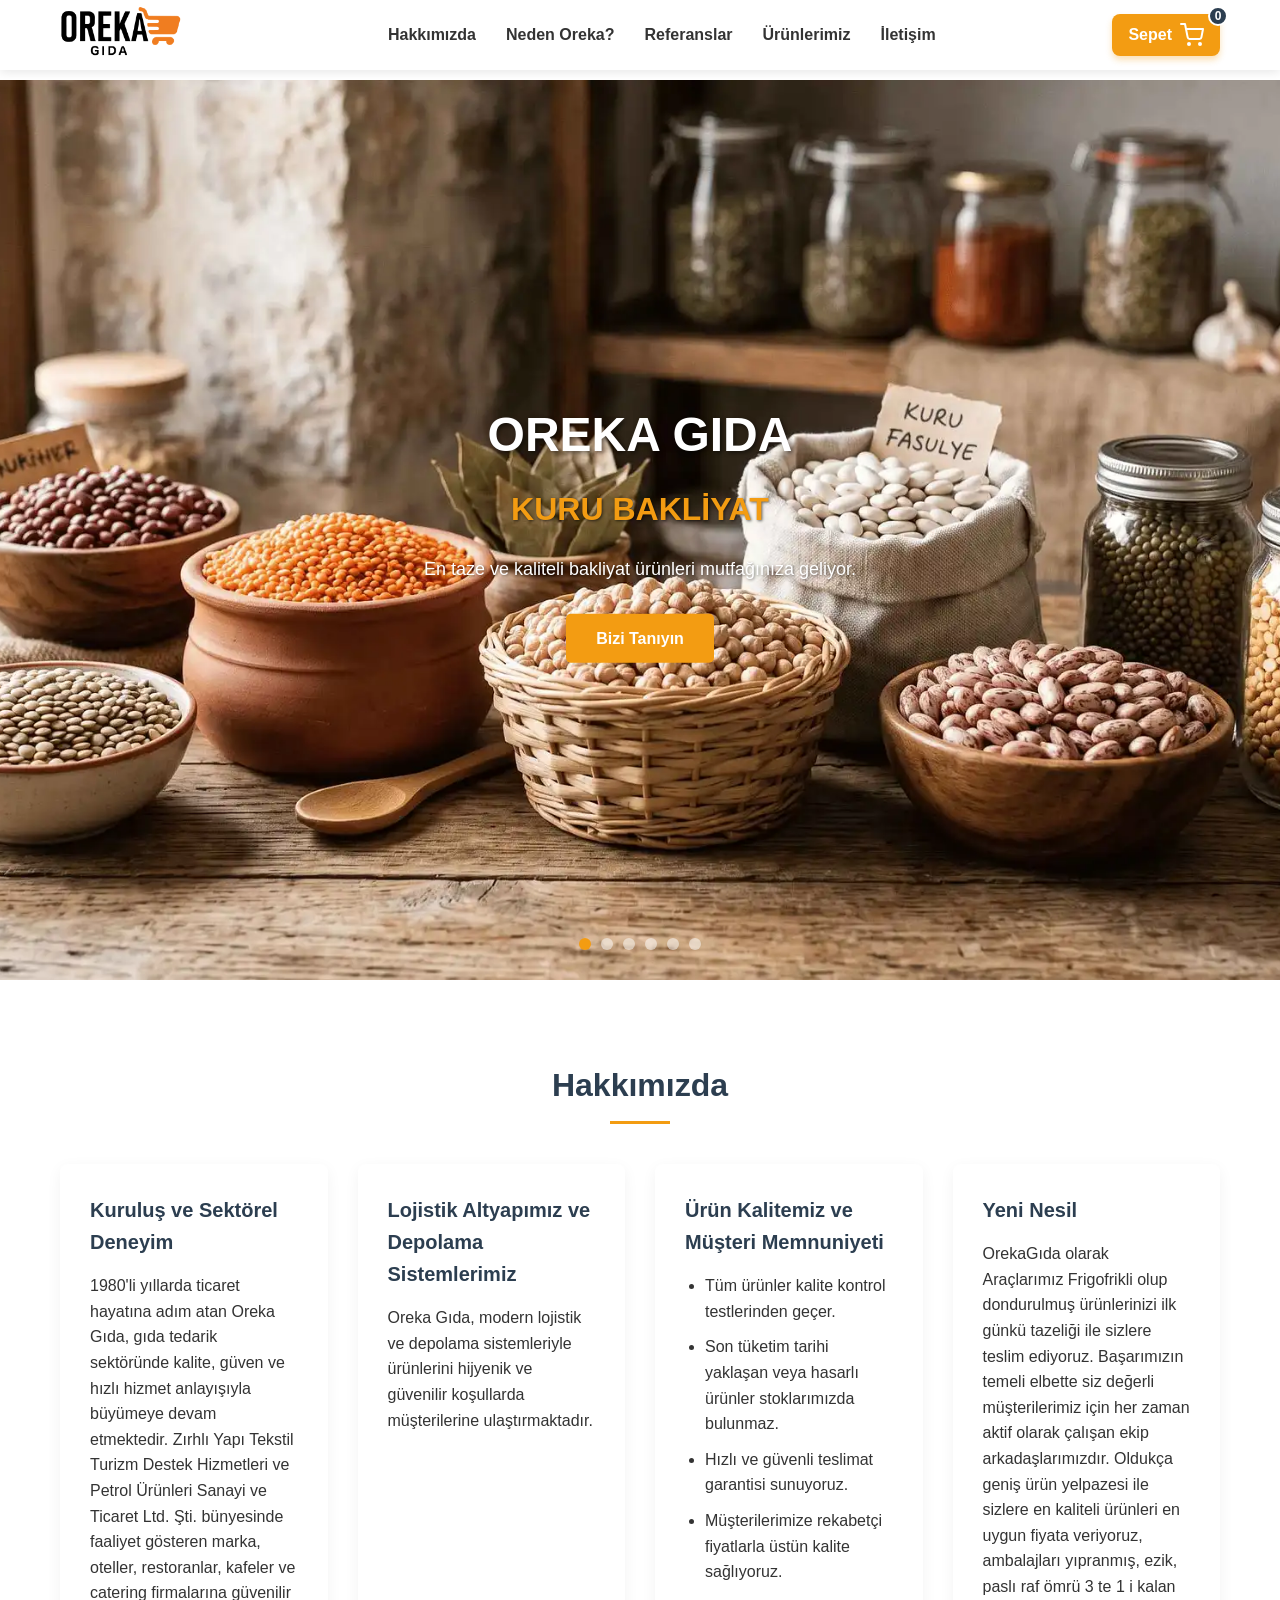
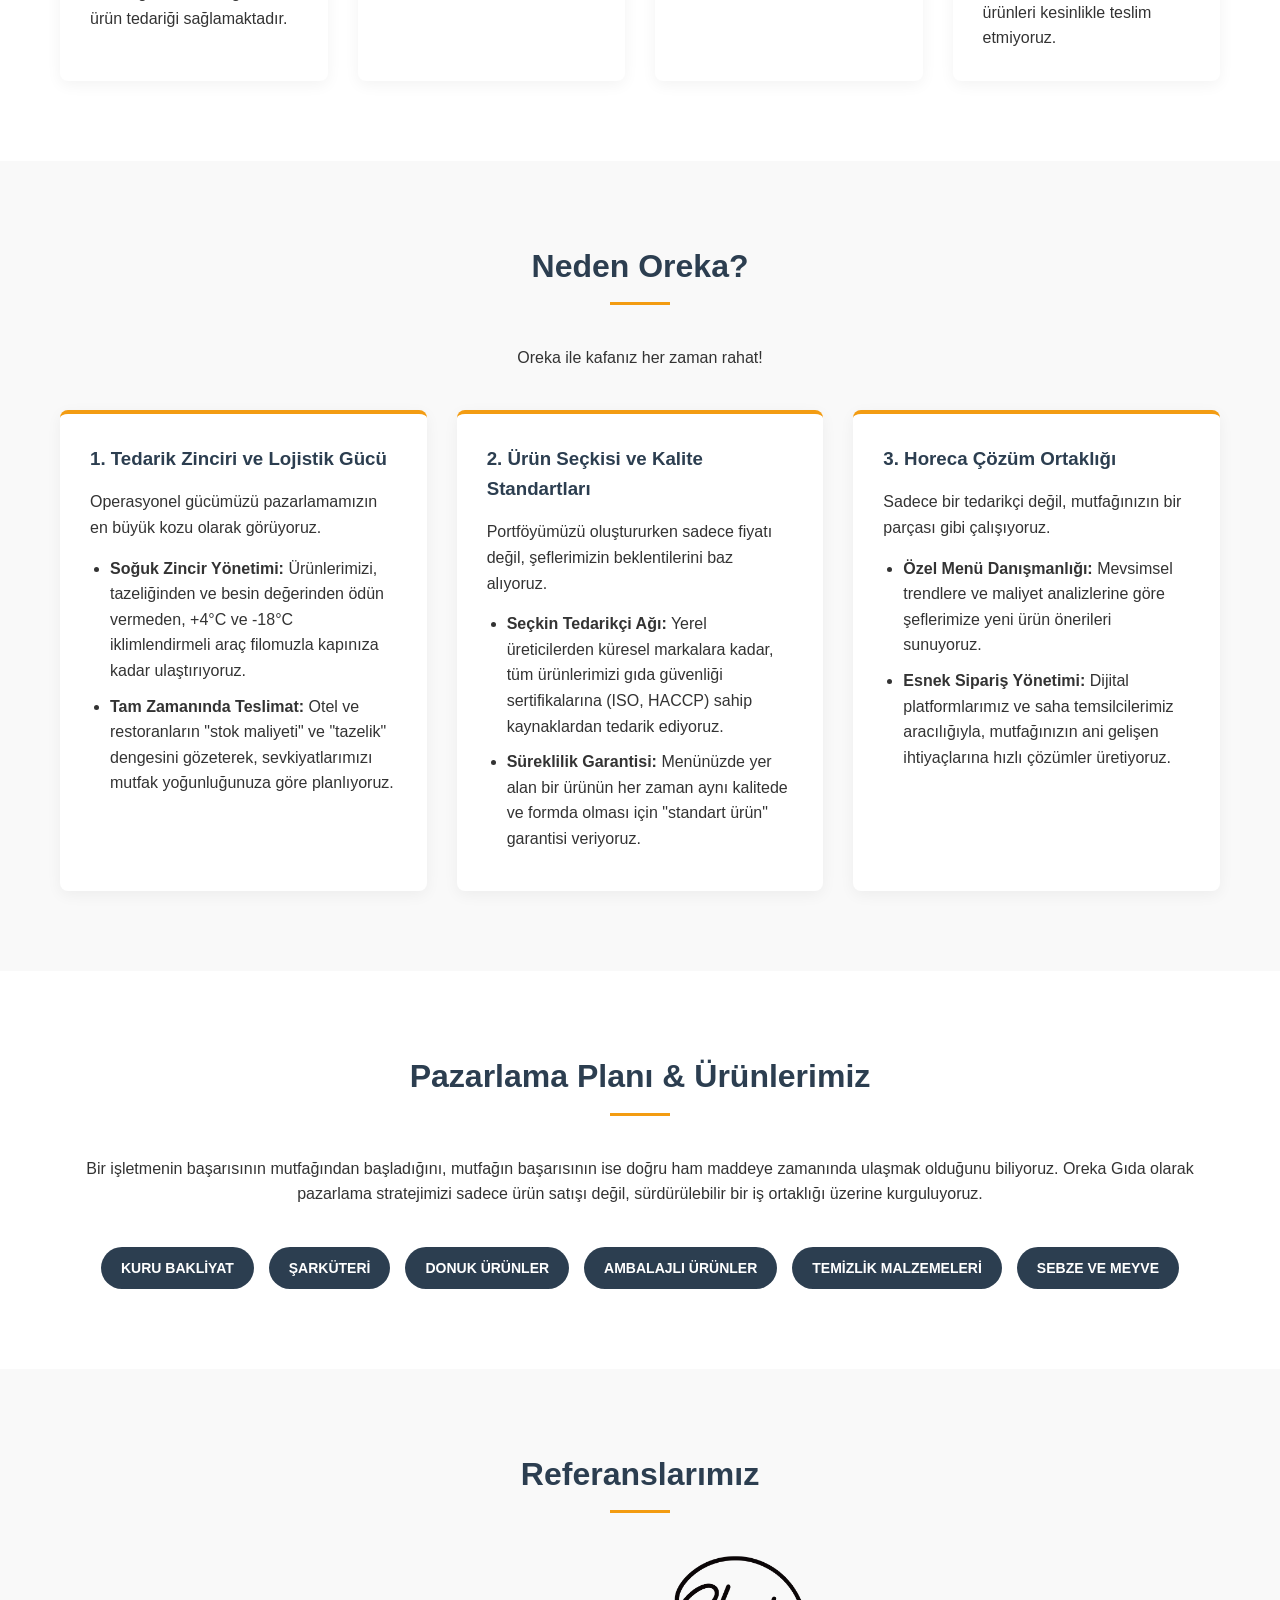
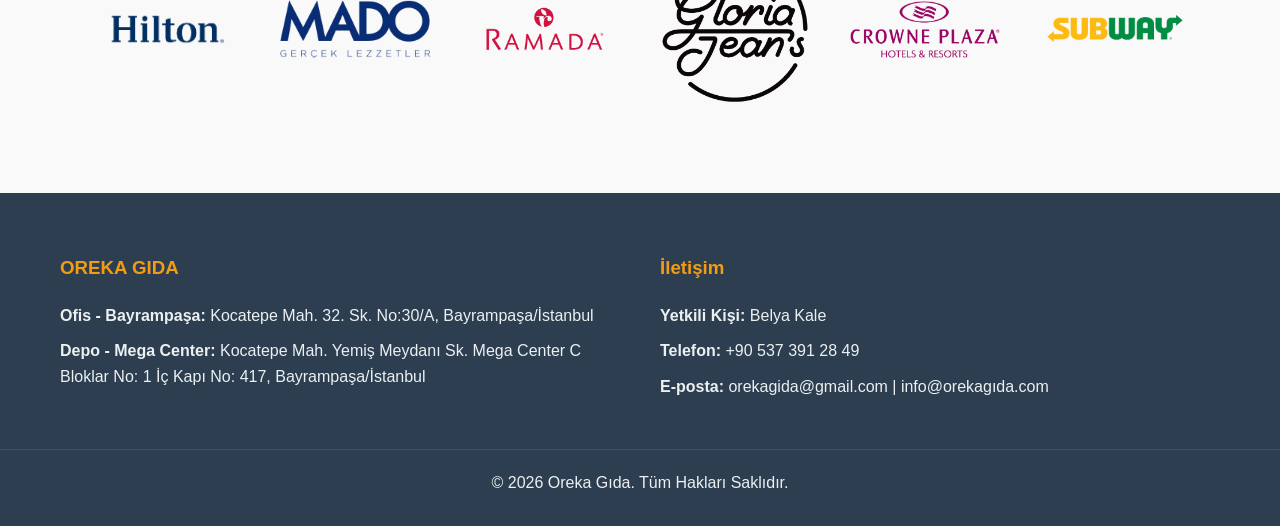
==== index.html @ 007caef9 "Some pics edited and renamed to orijinal." ====
<!DOCTYPE html>
<html lang="tr">
<head>
    <meta charset="UTF-8">
    <meta name="viewport" content="width=device-width, initial-scale=1.0">
    <title>Oreka Gıda</title>
    <!-- Favicon -->
    <link rel="icon" href="orekalogo.png" type="image/png">
    <link rel="stylesheet" href="style.css">
</head>
<body>

    <!-- Navigasyon -->
    <nav class="navbar">
        <div class="container nav-container">
            <a href="#baslangic" class="logo">
                <img src="orekalogo.png" alt="Oreka Gıda Logo" class="logo-img">
            </a>
            
            <ul class="nav-links">
                <li><a href="#hakkimizda">Hakkımızda</a></li>
                <li><a href="#neden-oreka">Neden Oreka?</a></li>
                <li><a href="#referanslar">Referanslar</a></li>
                <li><a href="urunlerimiz.html">Ürünlerimiz</a></li>
                <li><a href="#iletisim">İletişim</a></li>
            </ul>
            
            <!-- Sağ Üst: Sepet ve Menü Butonu -->
            <div class="nav-right">
                <a href="teklifsepeti.html" class="cart-icon" title="Teklif Sepeti">
                    <span class="cart-text">Sepet</span>
                    <svg width="24" height="24" viewBox="0 0 24 24" fill="none" stroke="currentColor" stroke-width="2" stroke-linecap="round" stroke-linejoin="round">
                        <circle cx="9" cy="21" r="1"></circle>
                        <circle cx="20" cy="21" r="1"></circle>
                        <path d="M1 1h4l2.68 13.39a2 2 0 0 0 2 1.61h9.72a2 2 0 0 0 2-1.61L23 6H6"></path>
                    </svg>
                    <span class="cart-badge" id="navCartBadge">0</span>
                </a>

                <div class="hamburger">
                    <div class="bar"></div>
                    <div class="bar"></div>
                    <div class="bar"></div>
                </div>
            </div>
        </div>
    </nav>

    <!-- Modern ve Etkileşimli Carousel Alanı -->
    <header class="hero" id="baslangic">
        <div class="hero-slides">
            
            <!-- Arkaplan karartmaları (linear-gradient gri tonları) kaldırıldı -->
            <div class="slide active">
                <div class="slide-bg" style="background-image: url('carousel/bakliyat.webp');"></div>
                <div class="slide-content">
                    <h1>OREKA GIDA</h1>
                    <h2>KURU BAKLİYAT</h2>
                    <p>En taze ve kaliteli bakliyat ürünleri mutfağınıza geliyor.</p>
                    <a href="#hakkimizda" class="btn">Bizi Tanıyın</a>
                </div>
            </div>

            <div class="slide">
                <div class="slide-bg" style="background-image: url('carousel/sarküteri.webp');"></div>
                <div class="slide-content">
                    <h1>OREKA GIDA</h1>
                    <h2>ŞARKÜTERİ</h2>
                    <p>Özenle seçilmiş, yöresel ve dünya lezzetleri.</p>
                    <a href="#hakkimizda" class="btn">Bizi Tanıyın</a>
                </div>
            </div>

            <div class="slide">
                <div class="slide-bg" style="background-image: url('carousel/donuk.webp');"></div>
                <div class="slide-content">
                    <h1>OREKA GIDA</h1>
                    <h2>DONUK ÜRÜNLER</h2>
                    <p>-18°C frigo araçlarımızla ilk günkü tazeliğinde teslimat.</p>
                    <a href="#hakkimizda" class="btn">Bizi Tanıyın</a>
                </div>
            </div>

            <div class="slide">
                <div class="slide-bg" style="background-image: url('carousel/ambalajli.webp');"></div>
                <div class="slide-content">
                    <h1>OREKA GIDA</h1>
                    <h2>AMBALAJLI ÜRÜNLER</h2>
                    <p>Standart ürün garantisiyle seçkin markalar bir arada.</p>
                    <a href="#hakkimizda" class="btn">Bizi Tanıyın</a>
                </div>
            </div>

            <div class="slide">
                <div class="slide-bg" style="background-image: url('carousel/temizlik.webp');"></div>
                <div class="slide-content">
                    <h1>OREKA GIDA</h1>
                    <h2>TEMİZLİK MALZEMELERİ</h2>
                    <p>İşletmeniz için profesyonel ve güvenilir hijyen çözümleri.</p>
                    <a href="#hakkimizda" class="btn">Bizi Tanıyın</a>
                </div>
            </div>

            <div class="slide">
                <div class="slide-bg" style="background-image: url('carousel/sebze.webp');"></div>
                <div class="slide-content">
                    <h1>OREKA GIDA</h1>
                    <h2>SEBZE VE MEYVE</h2>
                    <p>Tarladan mutfağınıza en doğal haliyle tam zamanında ulaşır.</p>
                    <a href="#hakkimizda" class="btn">Bizi Tanıyın</a>
                </div>
            </div>
        </div>

        <div class="slider-dots">
            <span class="dot active" data-slide="0"></span>
            <span class="dot" data-slide="1"></span>
            <span class="dot" data-slide="2"></span>
            <span class="dot" data-slide="3"></span>
            <span class="dot" data-slide="4"></span>
            <span class="dot" data-slide="5"></span>
        </div>
    </header>

    <!-- Hakkımızda Bölümü -->
    <section id="hakkimizda" class="section-padding">
        <div class="container">
            <h2 class="section-title">Hakkımızda</h2>
            <div class="about-grid">
                <div class="about-card">
                    <h3>Kuruluş ve Sektörel Deneyim</h3>
                    <p>1980'li yıllarda ticaret hayatına adım atan Oreka Gıda, gıda tedarik sektöründe kalite, güven ve hızlı hizmet anlayışıyla büyümeye devam etmektedir. Zırhlı Yapı Tekstil Turizm Destek Hizmetleri ve Petrol Ürünleri Sanayi ve Ticaret Ltd. Şti. bünyesinde faaliyet gösteren marka, oteller, restoranlar, kafeler ve catering firmalarına güvenilir ürün tedariği sağlamaktadır.</p>
                </div>
                <div class="about-card">
                    <h3>Lojistik Altyapımız ve Depolama Sistemlerimiz</h3>
                    <p>Oreka Gıda, modern lojistik ve depolama sistemleriyle ürünlerini hijyenik ve güvenilir koşullarda müşterilerine ulaştırmaktadır.</p>
                </div>
                <div class="about-card">
                    <h3>Ürün Kalitemiz ve Müşteri Memnuniyeti</h3>
                    <ul>
                        <li>Tüm ürünler kalite kontrol testlerinden geçer.</li>
                        <li>Son tüketim tarihi yaklaşan veya hasarlı ürünler stoklarımızda bulunmaz.</li>
                        <li>Hızlı ve güvenli teslimat garantisi sunuyoruz.</li>
                        <li>Müşterilerimize rekabetçi fiyatlarla üstün kalite sağlıyoruz.</li>
                    </ul>
                </div>
                <div class="about-card">
                    <h3>Yeni Nesil</h3>
                    <p>OrekaGıda olarak Araçlarımız Frigofrikli olup dondurulmuş ürünlerinizi ilk günkü tazeliği ile sizlere teslim ediyoruz. Başarımızın temeli elbette siz değerli müşterilerimiz için her zaman aktif olarak çalışan ekip arkadaşlarımızdır. Oldukça geniş ürün yelpazesi ile sizlere en kaliteli ürünleri en uygun fiyata veriyoruz, ambalajları yıpranmış, ezik, paslı raf ömrü 3 te 1 i kalan ürünleri kesinlikle teslim etmiyoruz.</p>
                </div>
            </div>
        </div>
    </section>

    <!-- Neden Oreka Bölümü -->
    <section id="neden-oreka" class="section-padding bg-light">
        <div class="container">
            <h2 class="section-title">Neden Oreka?</h2>
            <p class="text-center subtitle">Oreka ile kafanız her zaman rahat!</p>
            <div class="features-grid">
                <div class="feature-item">
                    <h3>1. Tedarik Zinciri ve Lojistik Gücü</h3>
                    <p>Operasyonel gücümüzü pazarlamamızın en büyük kozu olarak görüyoruz.</p>
                    <ul>
                        <li><strong>Soğuk Zincir Yönetimi:</strong> Ürünlerimizi, tazeliğinden ve besin değerinden ödün vermeden, +4°C ve -18°C iklimlendirmeli araç filomuzla kapınıza kadar ulaştırıyoruz.</li>
                        <li><strong>Tam Zamanında Teslimat:</strong> Otel ve restoranların "stok maliyeti" ve "tazelik" dengesini gözeterek, sevkiyatlarımızı mutfak yoğunluğunuza göre planlıyoruz.</li>
                    </ul>
                </div>
                <div class="feature-item">
                    <h3>2. Ürün Seçkisi ve Kalite Standartları</h3>
                    <p>Portföyümüzü oluştururken sadece fiyatı değil, şeflerimizin beklentilerini baz alıyoruz.</p>
                    <ul>
                        <li><strong>Seçkin Tedarikçi Ağı:</strong> Yerel üreticilerden küresel markalara kadar, tüm ürünlerimizi gıda güvenliği sertifikalarına (ISO, HACCP) sahip kaynaklardan tedarik ediyoruz.</li>
                        <li><strong>Süreklilik Garantisi:</strong> Menünüzde yer alan bir ürünün her zaman aynı kalitede ve formda olması için "standart ürün" garantisi veriyoruz.</li>
                    </ul>
                </div>
                <div class="feature-item">
                    <h3>3. Horeca Çözüm Ortaklığı</h3>
                    <p>Sadece bir tedarikçi değil, mutfağınızın bir parçası gibi çalışıyoruz.</p>
                    <ul>
                        <li><strong>Özel Menü Danışmanlığı:</strong> Mevsimsel trendlere ve maliyet analizlerine göre şeflerimize yeni ürün önerileri sunuyoruz.</li>
                        <li><strong>Esnek Sipariş Yönetimi:</strong> Dijital platformlarımız ve saha temsilcilerimiz aracılığıyla, mutfağınızın ani gelişen ihtiyaçlarına hızlı çözümler üretiyoruz.</li>
                    </ul>
                </div>
            </div>
        </div>
    </section>

    <!-- Pazarlama & Ürünler Bölümü -->
    <section id="pazarlama" class="section-padding">
        <div class="container">
            <h2 class="section-title">Pazarlama Planı & Ürünlerimiz</h2>
            <p class="text-center">Bir işletmenin başarısının mutfağından başladığını, mutfağın başarısının ise doğru ham maddeye zamanında ulaşmak olduğunu biliyoruz. Oreka Gıda olarak pazarlama stratejimizi sadece ürün satışı değil, sürdürülebilir bir iş ortaklığı üzerine kurguluyoruz.</p>
            <div class="products-list">
                <span class="badge">KURU BAKLİYAT</span>
                <span class="badge">ŞARKÜTERİ</span>
                <span class="badge">DONUK ÜRÜNLER</span>
                <span class="badge">AMBALAJLI ÜRÜNLER</span>
                <span class="badge">TEMİZLİK MALZEMELERİ</span>
                <span class="badge">SEBZE VE MEYVE</span>
            </div>
        </div>
    </section>

    <!-- Referanslar Bölümü -->
    <section id="referanslar" class="section-padding bg-light">
        <div class="container">
            <h2 class="section-title">Referanslarımız</h2>
            <div class="references-container">
                <div class="ref-logo-item"><img src="referanslar/hilton.png" alt="Hilton"></div>
                <div class="ref-logo-item"><img src="referanslar/mado.png" alt="Mado"></div>
                <div class="ref-logo-item"><img src="referanslar/ramada.png" alt="Ramada"></div>
                <div class="ref-logo-item"><img src="referanslar/gloriajeans.png" alt="Gloria Jean's"></div>
                <div class="ref-logo-item"><img src="referanslar/crowne.png" alt="Crowne Plaza"></div>
                <div class="ref-logo-item"><img src="referanslar/subway.png" alt="Subway"></div>
            </div>
        </div>
    </section>

    <!-- İletişim / Footer -->
    <footer id="iletisim" class="footer">
        <div class="container footer-content">
            <div class="footer-info">
                <h3>OREKA GIDA</h3>
                <p><strong>Ofis - Bayrampaşa:</strong> Kocatepe Mah. 32. Sk. No:30/A, Bayrampaşa/İstanbul</p>
                <p><strong>Depo - Mega Center:</strong> Kocatepe Mah. Yemiş Meydanı Sk. Mega Center C Bloklar No: 1 İç Kapı No: 417, Bayrampaşa/İstanbul</p>
            </div>
            <div class="footer-contact">
                <h3>İletişim</h3>
                <p><strong>Yetkili Kişi:</strong> Belya Kale</p>
                <p><strong>Telefon:</strong> +90 537 391 28 49</p>
                <p><strong>E-posta:</strong> orekagida@gmail.com | info@orekagıda.com</p>
            </div>
        </div>
        <div class="footer-bottom">
            <p>&copy; 2026 Oreka Gıda. Tüm Hakları Saklıdır.</p>
        </div>
    </footer>

    <script src="script.js"></script>
</body>
</html>
---- style.css ----
/* Temel Ayarlar */
* { 
    margin: 0; 
    padding: 0; 
    box-sizing: border-box; 
    font-family: 'Segoe UI', Tahoma, Geneva, Verdana, sans-serif; 
}

body { 
    line-height: 1.6; 
    color: #333; 
    overflow-x: hidden; 
}

.container { 
    max-width: 1200px; 
    margin: 0 auto; 
    padding: 0 20px; 
}

.section-padding { 
    padding: 80px 0; 
}

.bg-light { 
    background-color: #f9f9f9; 
}

.text-center { 
    text-align: center; 
}

.section-title { 
    text-align: center; 
    font-size: 32px; 
    margin-bottom: 40px; 
    color: #2c3e50; 
    position: relative; 
}

.section-title::after { 
    content: ''; 
    display: block; 
    width: 60px; 
    height: 3px; 
    background-color: #f39c12; 
    margin: 10px auto 0; 
}

/* Navigasyon */
.navbar { 
    position: fixed; 
    height: 70px;
    top: 0; 
    width: 100%; 
    background-color: #ffffff; 
    box-shadow: 0 2px 10px rgba(0,0,0,0.1); 
    z-index: 1000; 
}

.nav-container { 
    display: flex; 
    justify-content: space-between; 
    align-items: center; 
    height: 70px; 
}

.logo-img { 
    height: 50px; 
}

.nav-links { 
    display: flex; 
    list-style: none; 
}

.nav-links li { 
    margin-left: 30px; 
}

.nav-links li a { 
    text-decoration: none; 
    color: #333; 
    font-weight: 600; 
    transition: color 0.3s ease; 
}

.nav-links li a:hover { 
    color: #f39c12; 
}

/* Sepet ve Hamburger Menü Kapsayıcısı */
.nav-right { 
    display: flex; 
    align-items: center; 
    gap: 20px; 
}

.cart-icon {
    position: relative;
    background-color: #f39c12;
    color: #fff;
    display: flex;
    align-items: center;
    gap: 8px;
    text-decoration: none;
    padding: 8px 16px;
    border-radius: 8px;
    box-shadow: 0 4px 6px rgba(243, 156, 18, 0.3);
    transition: all 0.2s ease;
}

.cart-text {
    font-weight: 600;
    font-size: 16px;
}

.cart-icon:hover {
    background-color: #e67e22;
    box-shadow: 0 6px 12px rgba(243, 156, 18, 0.4);
    transform: translateY(-2px);
    color: #fff;
}

.cart-icon:active {
    transform: translateY(2px) scale(0.98);
    box-shadow: 0 2px 3px rgba(243, 156, 18, 0.3);
}

.cart-badge {
    position: absolute;
    top: -8px;
    right: -8px;
    background-color: #2c3e50;
    color: #fff;
    font-size: 12px;
    font-weight: bold;
    width: 20px;
    height: 20px;
    border-radius: 50%;
    display: flex;
    align-items: center;
    justify-content: center;
    border: 2px solid #fff;
}

.hamburger { 
    display: none; 
    cursor: pointer; 
    z-index: 3000;
}

.hamburger .bar { 
    width: 25px; 
    height: 3px; 
    background-color: #333; 
    margin: 5px 0; 
    transition: 0.3s; 
}

/* Carousel (Slider) - Fade Geçiş Efekti Kapatıldı */
.hero { 
    position: relative; 
    height: 100vh; 
    margin-top: 80px; 
    overflow: hidden; 
}

.hero-slides { 
    position: relative; 
    width: 100%; 
    height: 100%; 
}

.slide { 
    position: absolute; 
    top: 0; 
    left: 0; 
    width: 100%; 
    height: 100%; 
    display: none; 
    z-index: 1; 
}

.slide.active { 
    display: block; 
    z-index: 2; 
}

.slide-bg { 
    width: 100%; 
    height: 100%; 
    background-size: cover; 
    background-position: center; 
}

.slide-content { 
    position: absolute; 
    top: 50%; 
    left: 50%; 
    transform: translate(-50%, -50%); 
    text-align: center; 
    color: #fff; 
    width: 80%; 
}

.slide-content h1 { 
    font-size: 48px; 
    margin-bottom: 10px; 
    text-shadow: 2px 2px 4px rgba(0,0,0,0.5); 
}

.slide-content h2 { 
    font-size: 32px; 
    margin-bottom: 20px; 
    color: #f39c12; 
    text-shadow: 1px 1px 3px rgba(0,0,0,0.6); 
}

.slide-content p { 
    font-size: 18px; 
    margin-bottom: 30px; 
    text-shadow: 1px 1px 3px rgba(0,0,0,0.5); 
}

.btn { 
    display: inline-block; 
    padding: 12px 30px; 
    background-color: #f39c12; 
    color: #fff; 
    text-decoration: none; 
    border-radius: 5px; 
    font-weight: bold; 
    transition: background-color 0.3s; 
}

.btn:hover { 
    background-color: #e67e22; 
}

.slider-dots { 
    position: absolute; 
    bottom: 30px; 
    left: 50%; 
    transform: translateX(-50%); 
    z-index: 10; 
    display: flex; 
    gap: 10px; 
}

.dot { 
    width: 12px; 
    height: 12px; 
    background-color: rgba(255, 255, 255, 0.5); 
    border-radius: 50%; 
    cursor: pointer; 
    transition: background-color 0.3s; 
}

.dot.active { 
    background-color: #f39c12; 
}

/* Hakkımızda */
.about-grid { 
    display: grid; 
    grid-template-columns: repeat(auto-fit, minmax(250px, 1fr)); 
    gap: 30px; 
}

.about-card { 
    background: #fff; 
    padding: 30px; 
    border-radius: 8px; 
    box-shadow: 0 4px 15px rgba(0,0,0,0.05); 
}

.about-card h3 { 
    color: #2c3e50; 
    margin-bottom: 15px; 
    font-size: 20px; 
}

.about-card ul { 
    padding-left: 20px; 
}

.about-card ul li { 
    margin-bottom: 10px; 
}

/* Neden Oreka */
.features-grid { 
    display: grid; 
    grid-template-columns: repeat(auto-fit, minmax(300px, 1fr)); 
    gap: 30px; 
    margin-top: 40px; 
}

.feature-item { 
    background: #fff; 
    padding: 30px; 
    border-radius: 8px; 
    box-shadow: 0 4px 15px rgba(0,0,0,0.05); 
    border-top: 4px solid #f39c12; 
}

.feature-item h3 { 
    margin-bottom: 15px; 
    color: #2c3e50; 
}

.feature-item p { 
    margin-bottom: 15px; 
}

.feature-item ul { 
    padding-left: 20px; 
}

.feature-item ul li { 
    margin-bottom: 10px; 
}

/* Ürün Rozetleri */
.products-list { 
    display: flex; 
    flex-wrap: wrap; 
    justify-content: center; 
    gap: 15px; 
    margin-top: 40px; 
}

.badge { 
    background-color: #2c3e50; 
    color: #fff; 
    padding: 10px 20px; 
    border-radius: 30px; 
    font-weight: 600; 
    font-size: 14px; 
}

/* Referanslar - Mouse Efekti Kaldırıldı, Daima Renkli */
.references-container { 
    display: flex; 
    flex-wrap: wrap; 
    justify-content: center; 
    align-items: center; 
    gap: 40px; 
    margin-top: 40px; 
}

.ref-logo-item img { 
    max-width: 150px; 
    height: auto; 
    filter: none; 
    transition: transform 0.3s ease; 
}

.ref-logo-item img:hover { 
    filter: none; 
    transform: scale(1.05);
}

/* Footer */
.footer { 
    background-color: #2c3e50; 
    color: #ecf0f1; 
    padding: 60px 0 20px; 
}

.footer-content { 
    display: grid; 
    grid-template-columns: repeat(auto-fit, minmax(300px, 1fr)); 
    gap: 40px; 
    margin-bottom: 40px; 
}

.footer h3 { 
    color: #f39c12; 
    margin-bottom: 20px; 
}

.footer p { 
    margin-bottom: 10px; 
}

.footer-bottom { 
    text-align: center; 
    padding-top: 20px; 
    border-top: 1px solid rgba(255,255,255,0.1); 
}

/* Mobil Uyumluluk ve Tam Ekran Menü */
@media (max-width: 768px) {
    .nav-links { 
        position: fixed; 
        top: 0; 
        left: -100%; 
        width: 100vw; 
        height: 100vh; 
        background-color: #ffffff; 
        flex-direction: column; 
        justify-content: center; 
        align-items: center; 
        gap: 30px; 
        transition: left 0.35s ease-in-out; 
        z-index: 2500; 
        margin: 0; 
        padding: 0; 
        box-shadow: none; 
    }

    .nav-links.active { 
        left: 0; 
    }

    .nav-links li { 
        margin: 0; 
    }

    .nav-links li a { 
        font-size: 1.25rem; 
        font-weight: 600; 
        color: #2c3e50; 
    }

    .hamburger { 
        display: block; 
    }

    .slide-content h1 { 
        font-size: 32px; 
    }

    .slide-content h2 { 
        font-size: 24px; 
    }
}
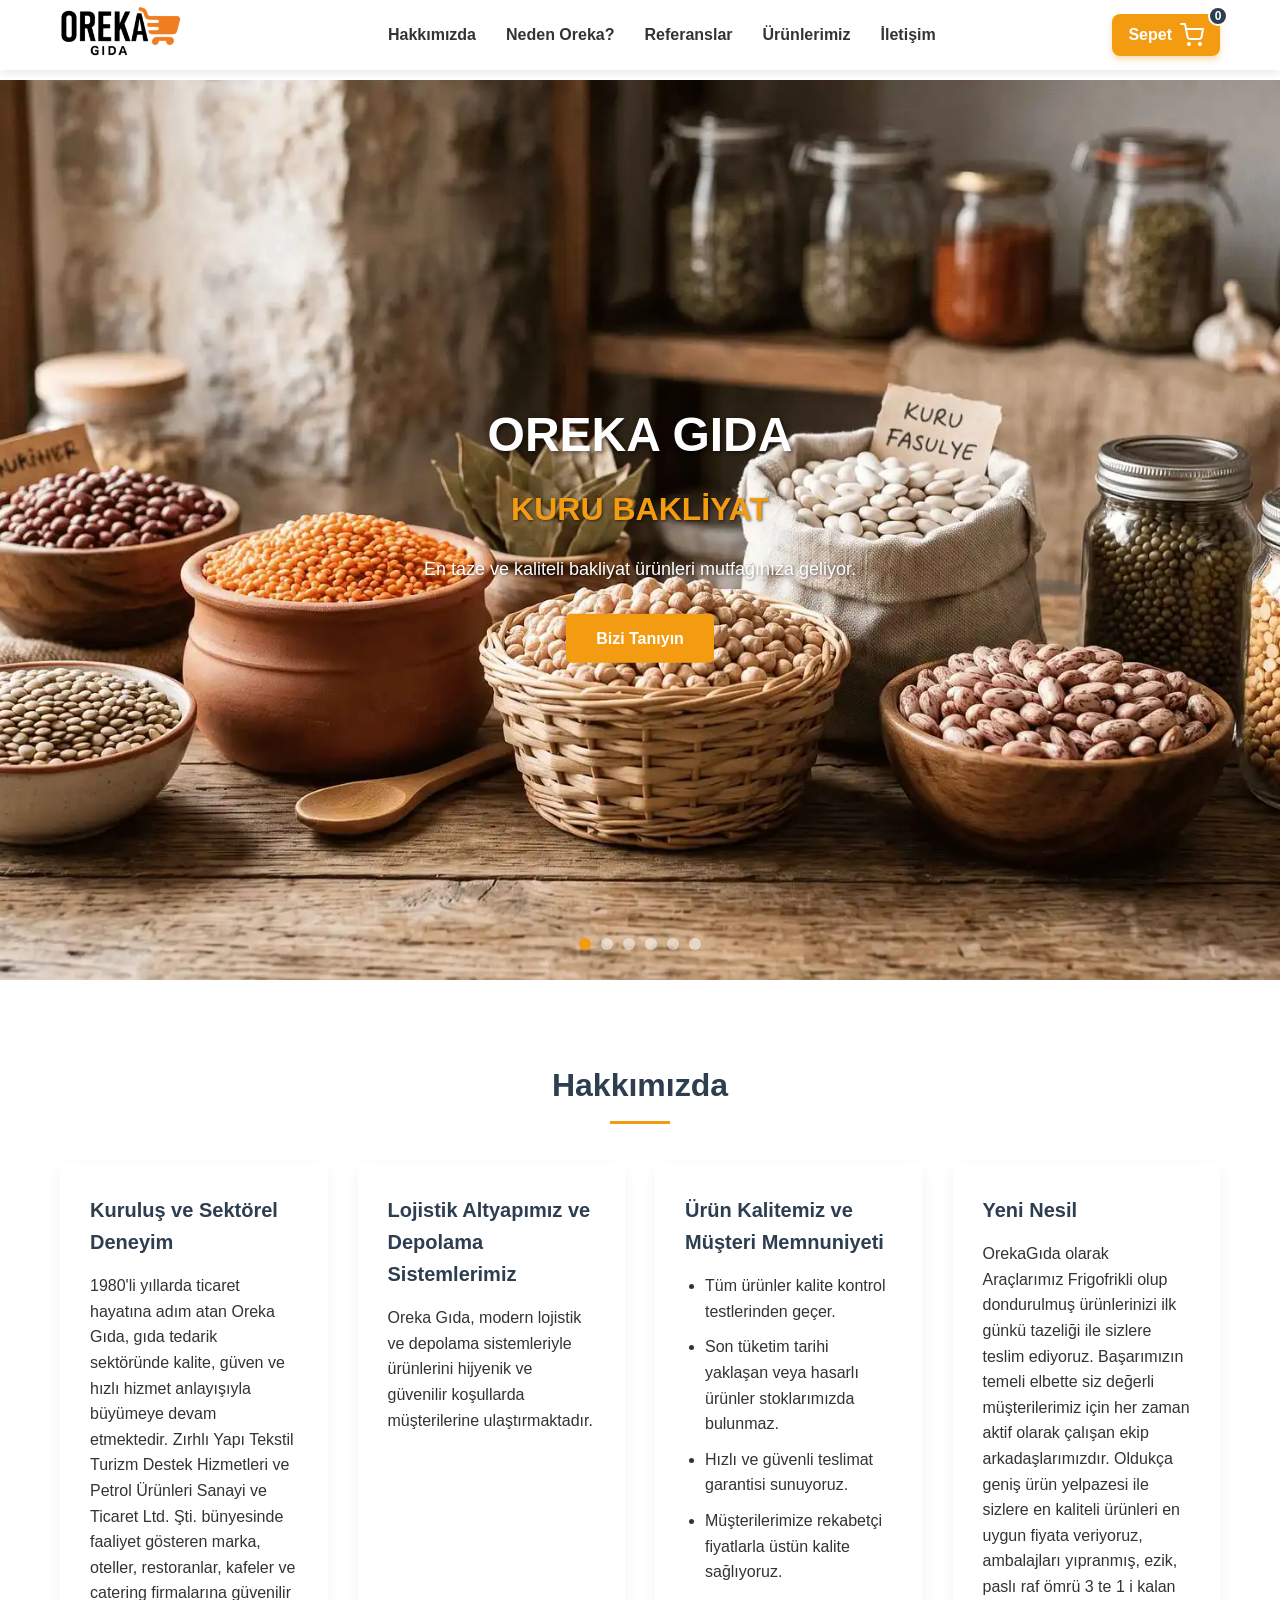
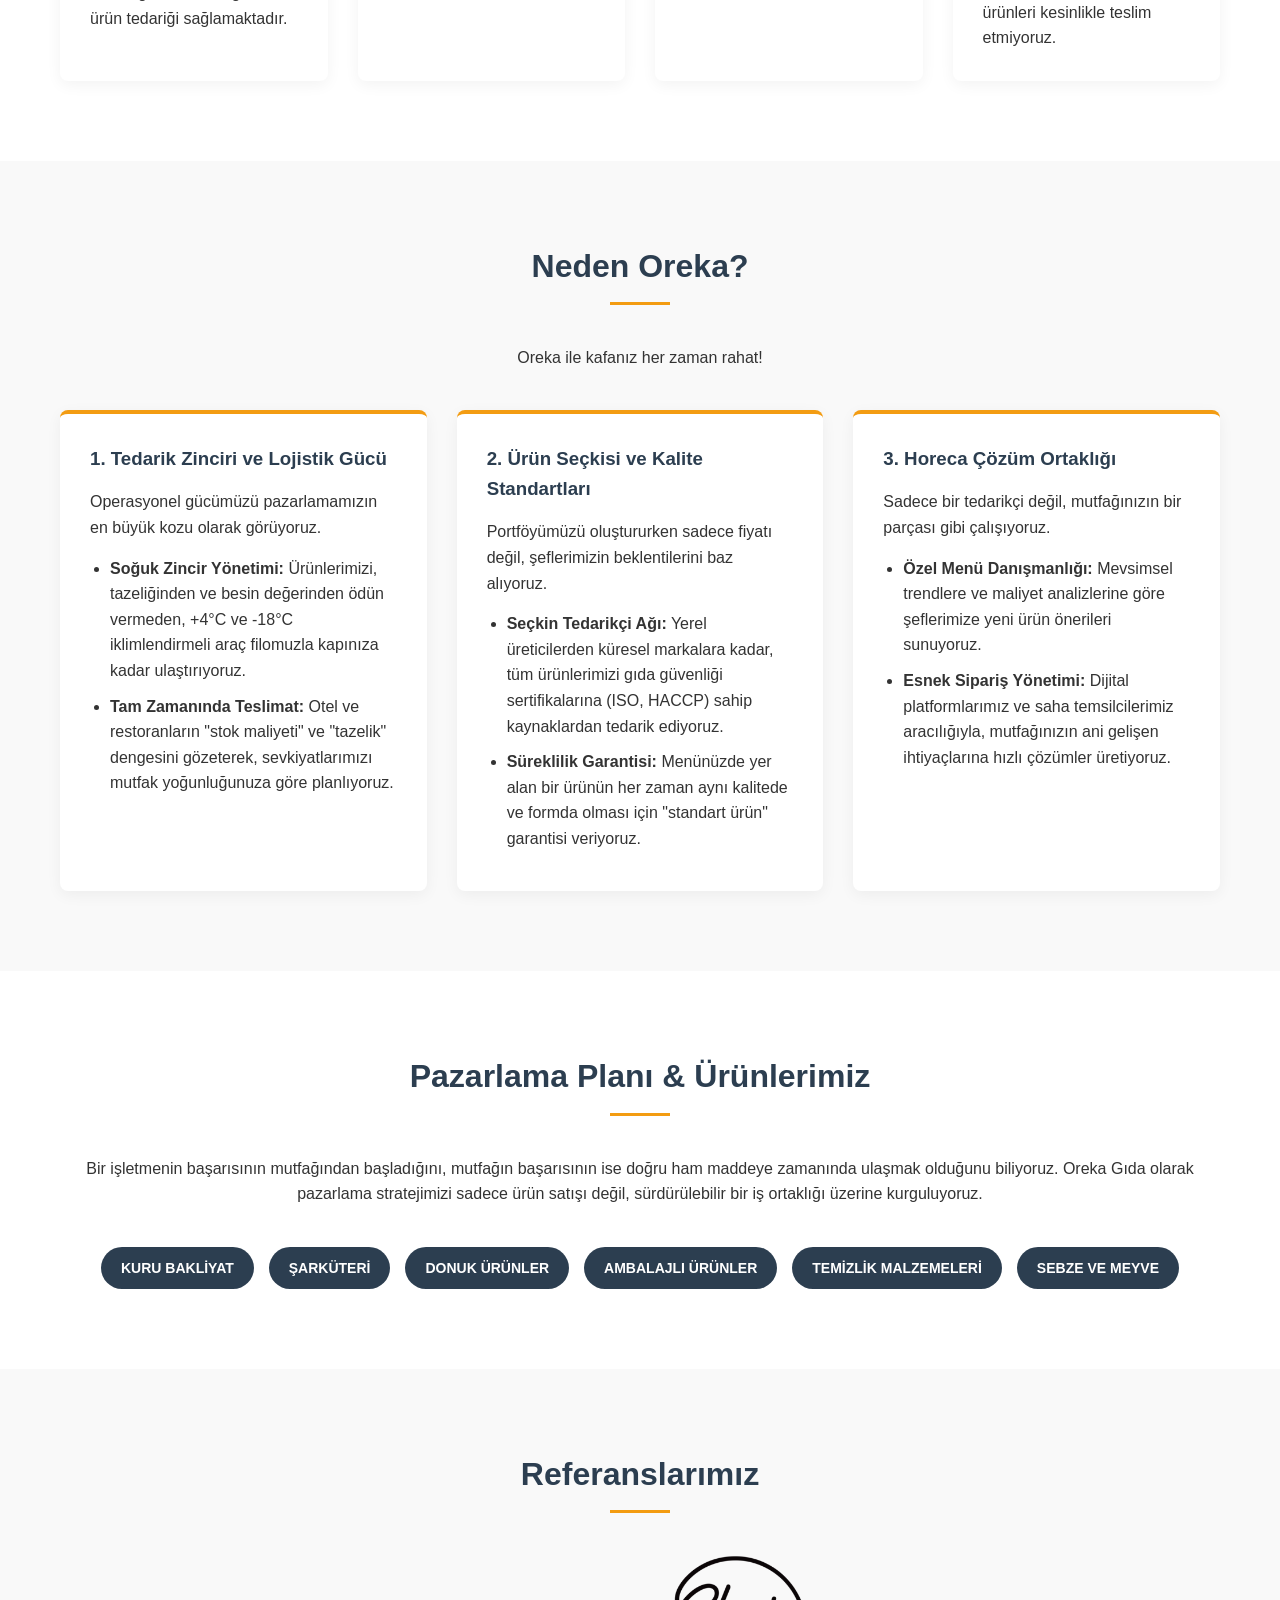
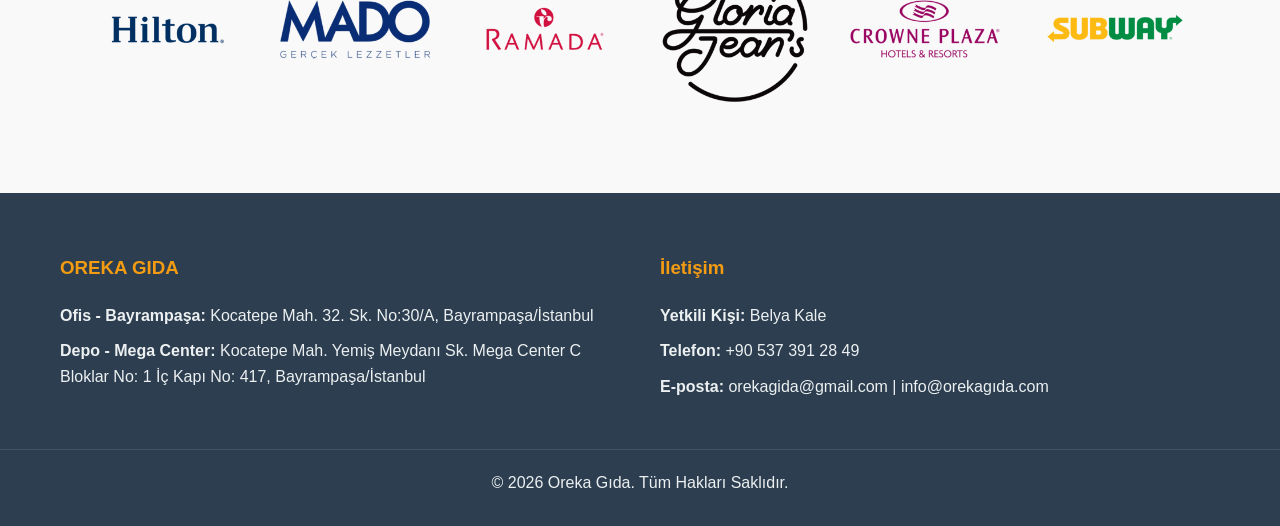
==== commit 3935d76e: "New feature added to the index.html file to enhance user experience." ====
--- a/index.html
+++ b/index.html
@@ -62,7 +62,7 @@
             </div>
 
             <div class="slide">
-                <div class="slide-bg" style="background-image: url('carousel/sarküteri.webp');"></div>
+                <div class="slide-bg" style="background-image: url('carousel/sarkuteri.webp');"></div>
                 <div class="slide-content">
                     <h1>OREKA GIDA</h1>
                     <h2>ŞARKÜTERİ</h2>
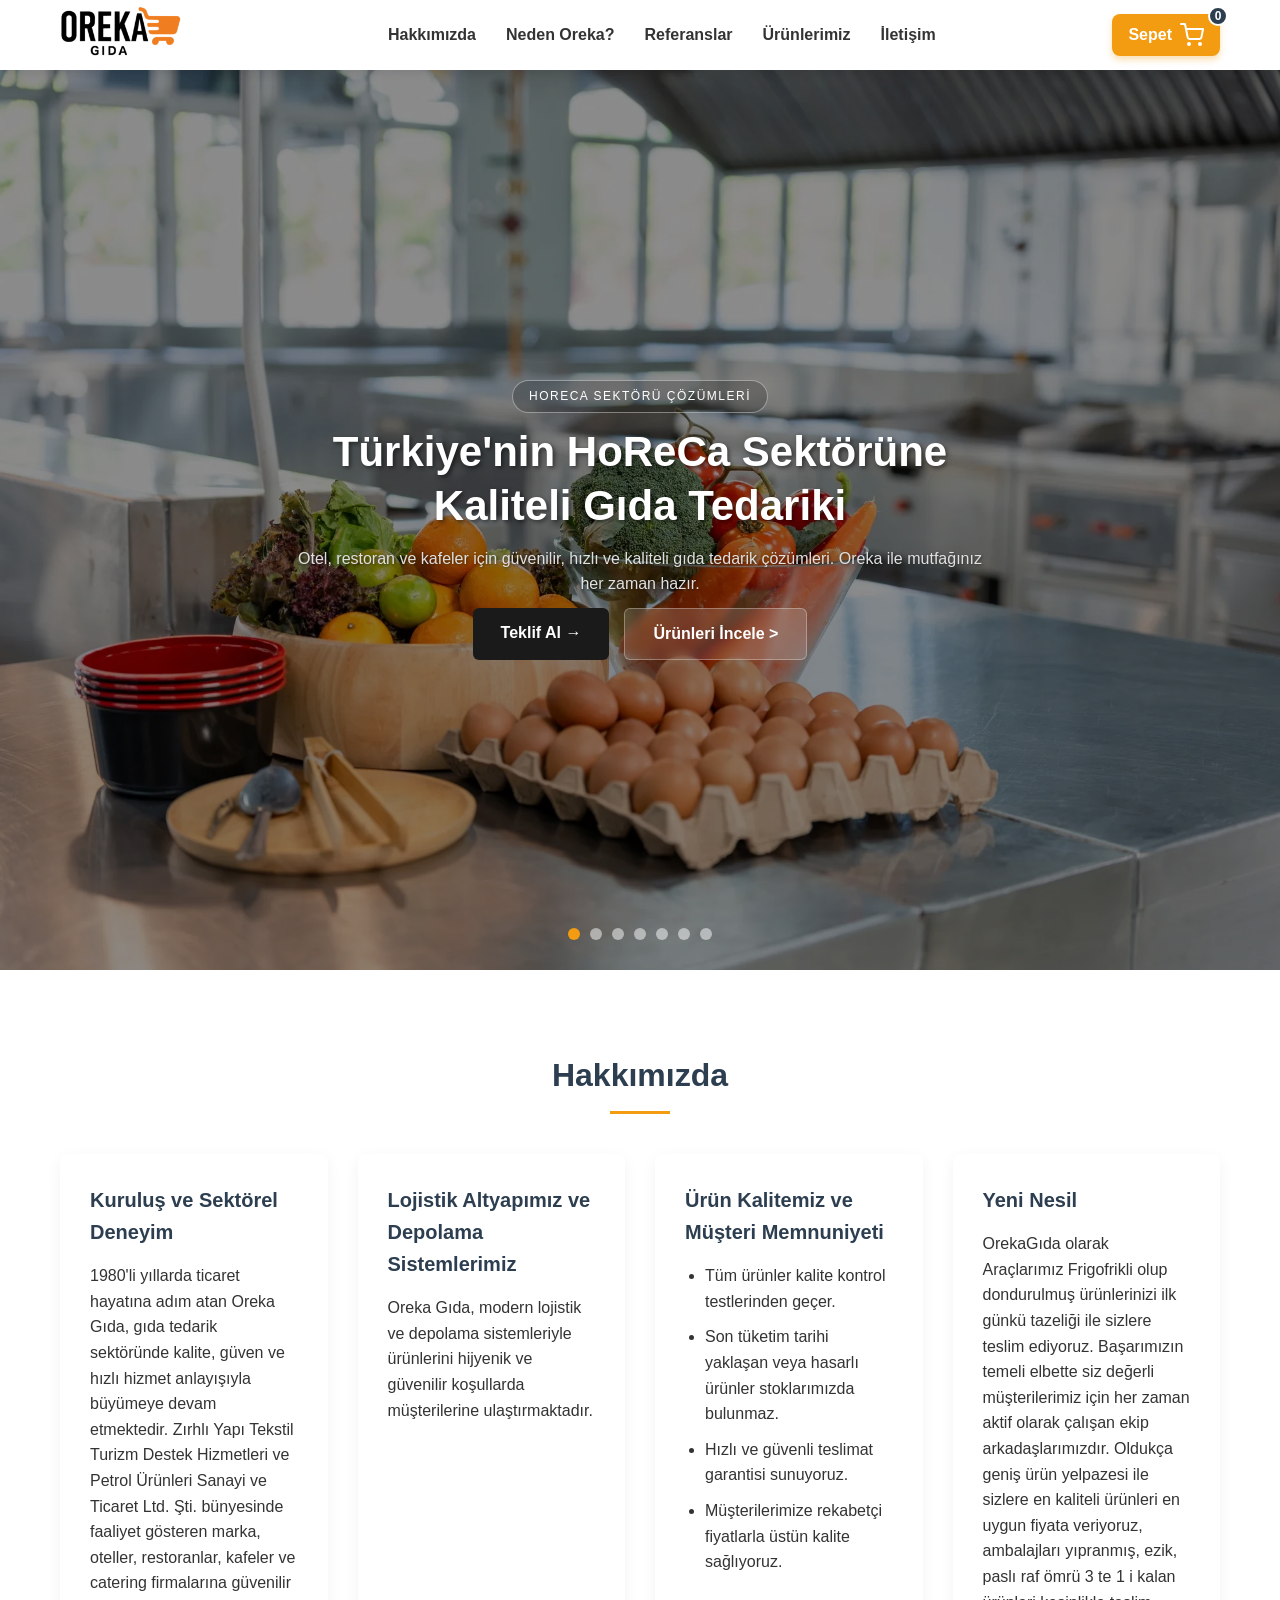
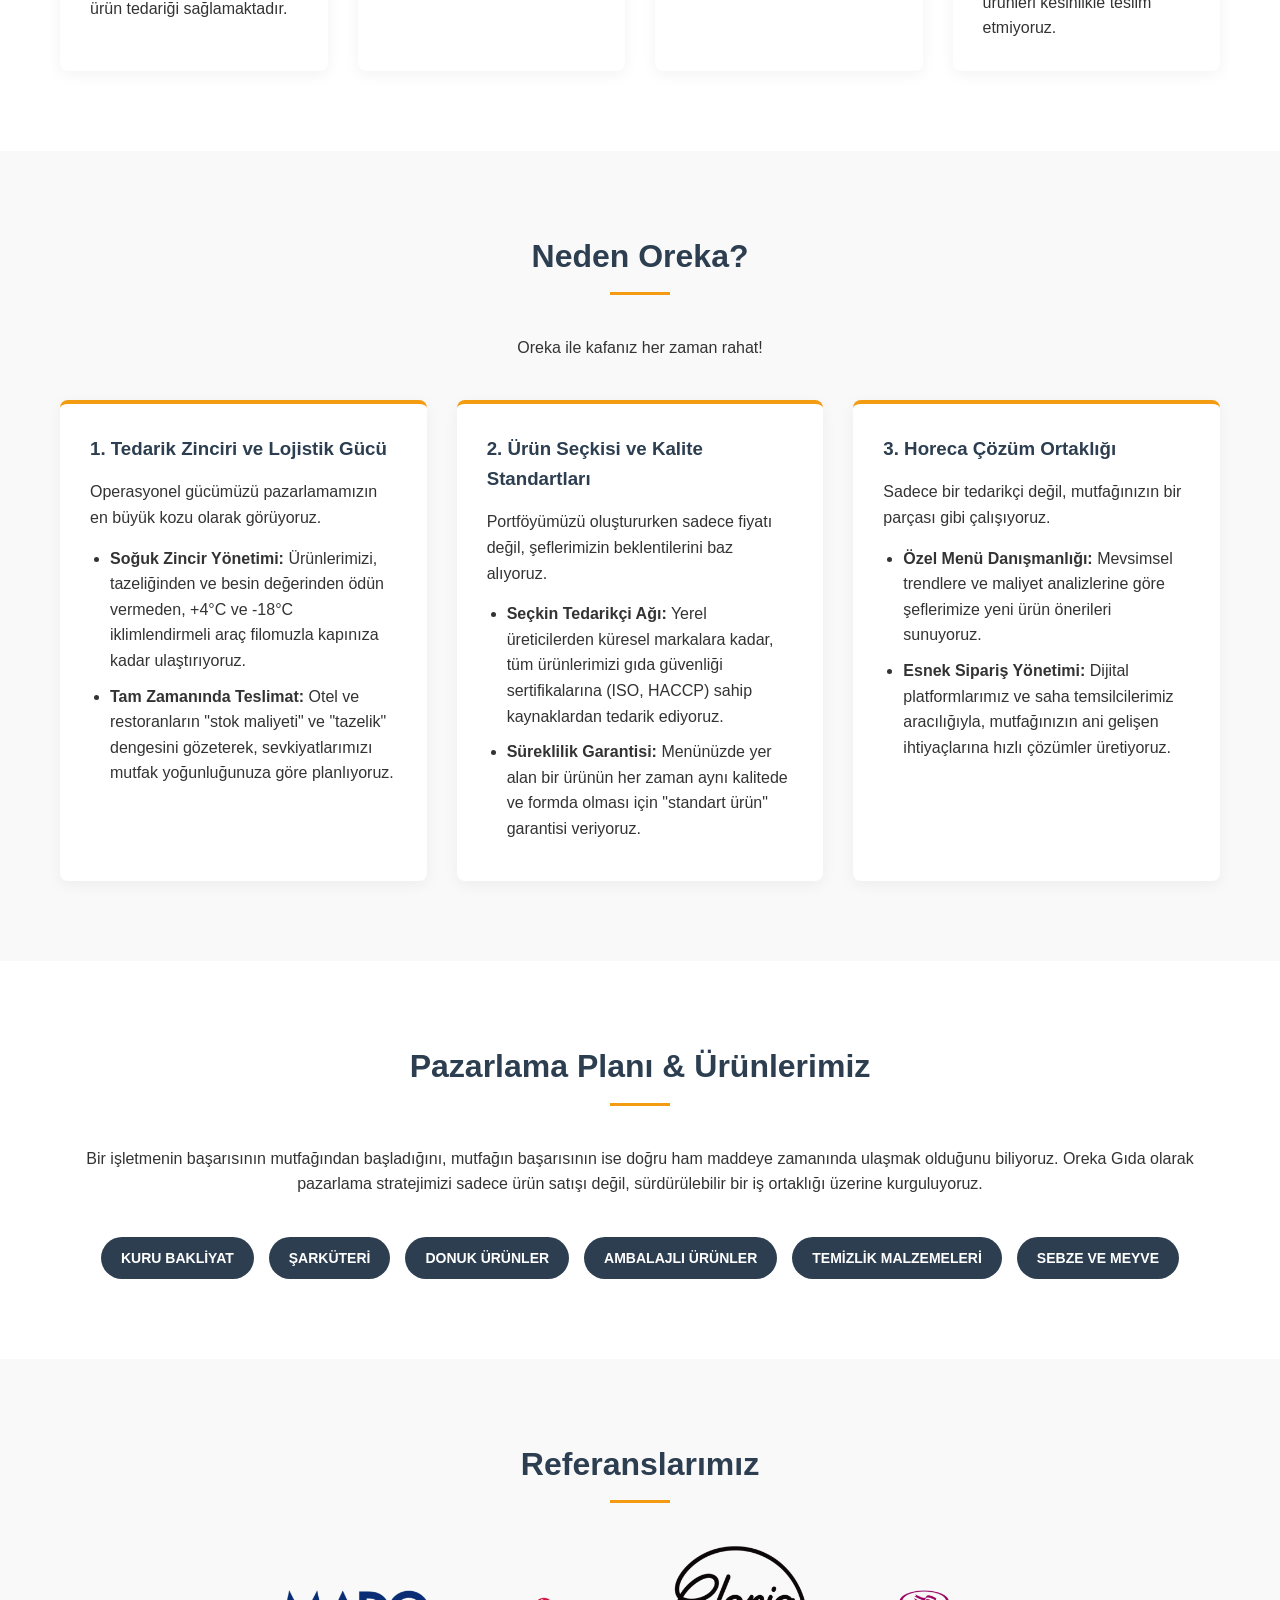
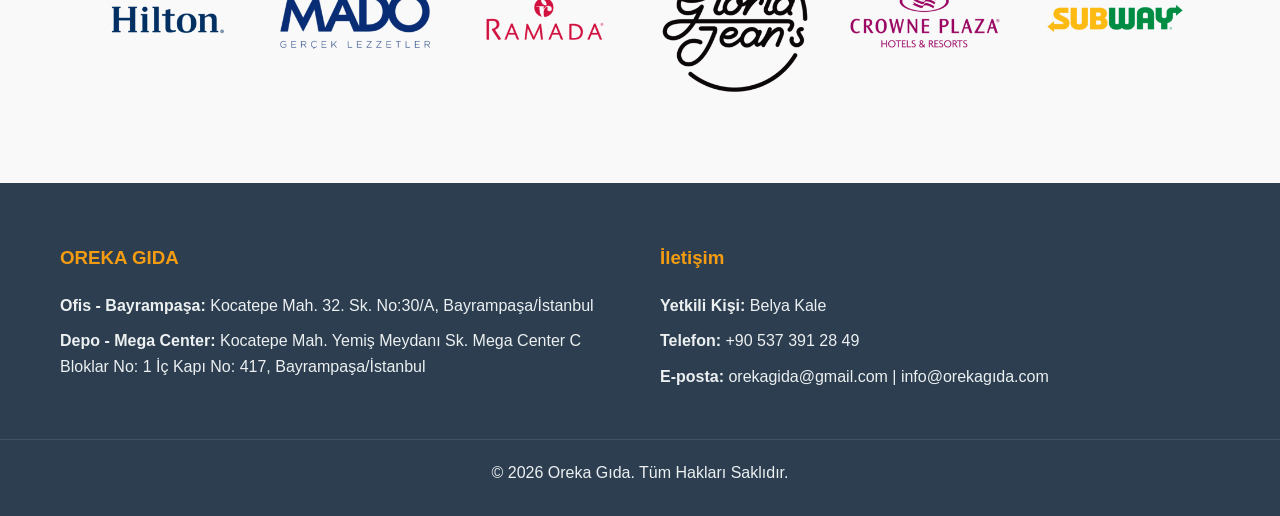
==== commit 4321d249: "Some changes have been made to the files in your repository" ====
--- a/index.html
+++ b/index.html
@@ -50,64 +50,101 @@
     <header class="hero" id="baslangic">
         <div class="hero-slides">
             
-            <!-- Arkaplan karartmaları (linear-gradient gri tonları) kaldırıldı -->
+            <!-- 1. Slide -->
             <div class="slide active">
+                <div class="slide-bg" style="background-image: url('yeni.webp');"></div>
+                <div class="slide-content hero-custom-content">
+                    <span class="hero-badge">HORECA SEKTÖRÜ ÇÖZÜMLERİ</span>
+                    <h1>Türkiye'nin HoReCa Sektörüne<br>Kaliteli Gıda Tedariki</h1>
+                    <p>Otel, restoran ve kafeler için güvenilir, hızlı ve kaliteli gıda tedarik çözümleri. Oreka ile mutfağınız her zaman hazır.</p>
+                    <div class="hero-buttons">
+                        <a href="teklifsepeti.html" class="btn-dark">Teklif Al &rarr;</a>
+                        <a href="urunlerimiz.html" class="btn-outline">Ürünleri İncele &gt;</a>
+                    </div>
+                </div>
+            </div>
+
+            <!-- 2. Slide -->
+            <div class="slide">
                 <div class="slide-bg" style="background-image: url('carousel/bakliyat.webp');"></div>
-                <div class="slide-content">
-                    <h1>OREKA GIDA</h1>
-                    <h2>KURU BAKLİYAT</h2>
+                <div class="slide-content hero-custom-content">
+                    <span class="hero-badge">KURU BAKLİYAT</span>
+                    <h1>OREKA GIDA</h1>
                     <p>En taze ve kaliteli bakliyat ürünleri mutfağınıza geliyor.</p>
-                    <a href="#hakkimizda" class="btn">Bizi Tanıyın</a>
-                </div>
-            </div>
-
+                    <div class="hero-buttons">
+                        <a href="teklifsepeti.html" class="btn-dark">Teklif Al &rarr;</a>
+                        <a href="urunlerimiz.html" class="btn-outline">Ürünleri İncele &gt;</a>
+                    </div>
+                </div>
+            </div>
+
+            <!-- 3. Slide -->
             <div class="slide">
                 <div class="slide-bg" style="background-image: url('carousel/sarkuteri.webp');"></div>
-                <div class="slide-content">
-                    <h1>OREKA GIDA</h1>
-                    <h2>ŞARKÜTERİ</h2>
+                <div class="slide-content hero-custom-content">
+                    <span class="hero-badge">ŞARKÜTERİ</span>
+                    <h1>OREKA GIDA</h1>
                     <p>Özenle seçilmiş, yöresel ve dünya lezzetleri.</p>
-                    <a href="#hakkimizda" class="btn">Bizi Tanıyın</a>
-                </div>
-            </div>
-
+                    <div class="hero-buttons">
+                        <a href="teklifsepeti.html" class="btn-dark">Teklif Al &rarr;</a>
+                        <a href="urunlerimiz.html" class="btn-outline">Ürünleri İncele &gt;</a>
+                    </div>
+                </div>
+            </div>
+
+            <!-- 4. Slide -->
             <div class="slide">
                 <div class="slide-bg" style="background-image: url('carousel/donuk.webp');"></div>
-                <div class="slide-content">
-                    <h1>OREKA GIDA</h1>
-                    <h2>DONUK ÜRÜNLER</h2>
+                <div class="slide-content hero-custom-content">
+                    <span class="hero-badge">DONUK ÜRÜNLER</span>
+                    <h1>OREKA GIDA</h1>
                     <p>-18°C frigo araçlarımızla ilk günkü tazeliğinde teslimat.</p>
-                    <a href="#hakkimizda" class="btn">Bizi Tanıyın</a>
-                </div>
-            </div>
-
+                    <div class="hero-buttons">
+                        <a href="teklifsepeti.html" class="btn-dark">Teklif Al &rarr;</a>
+                        <a href="urunlerimiz.html" class="btn-outline">Ürünleri İncele &gt;</a>
+                    </div>
+                </div>
+            </div>
+
+            <!-- 5. Slide -->
             <div class="slide">
                 <div class="slide-bg" style="background-image: url('carousel/ambalajli.webp');"></div>
-                <div class="slide-content">
-                    <h1>OREKA GIDA</h1>
-                    <h2>AMBALAJLI ÜRÜNLER</h2>
+                <div class="slide-content hero-custom-content">
+                    <span class="hero-badge">AMBALAJLI ÜRÜNLER</span>
+                    <h1>OREKA GIDA</h1>
                     <p>Standart ürün garantisiyle seçkin markalar bir arada.</p>
-                    <a href="#hakkimizda" class="btn">Bizi Tanıyın</a>
-                </div>
-            </div>
-
+                    <div class="hero-buttons">
+                        <a href="teklifsepeti.html" class="btn-dark">Teklif Al &rarr;</a>
+                        <a href="urunlerimiz.html" class="btn-outline">Ürünleri İncele &gt;</a>
+                    </div>
+                </div>
+            </div>
+
+            <!-- 6. Slide -->
             <div class="slide">
                 <div class="slide-bg" style="background-image: url('carousel/temizlik.webp');"></div>
-                <div class="slide-content">
-                    <h1>OREKA GIDA</h1>
-                    <h2>TEMİZLİK MALZEMELERİ</h2>
+                <div class="slide-content hero-custom-content">
+                    <span class="hero-badge">TEMİZLİK MALZEMELERİ</span>
+                    <h1>OREKA GIDA</h1>
                     <p>İşletmeniz için profesyonel ve güvenilir hijyen çözümleri.</p>
-                    <a href="#hakkimizda" class="btn">Bizi Tanıyın</a>
-                </div>
-            </div>
-
+                    <div class="hero-buttons">
+                        <a href="teklifsepeti.html" class="btn-dark">Teklif Al &rarr;</a>
+                        <a href="urunlerimiz.html" class="btn-outline">Ürünleri İncele &gt;</a>
+                    </div>
+                </div>
+            </div>
+
+            <!-- 7. Slide -->
             <div class="slide">
                 <div class="slide-bg" style="background-image: url('carousel/sebze.webp');"></div>
-                <div class="slide-content">
-                    <h1>OREKA GIDA</h1>
-                    <h2>SEBZE VE MEYVE</h2>
+                <div class="slide-content hero-custom-content">
+                    <span class="hero-badge">SEBZE VE MEYVE</span>
+                    <h1>OREKA GIDA</h1>
                     <p>Tarladan mutfağınıza en doğal haliyle tam zamanında ulaşır.</p>
-                    <a href="#hakkimizda" class="btn">Bizi Tanıyın</a>
+                    <div class="hero-buttons">
+                        <a href="teklifsepeti.html" class="btn-dark">Teklif Al &rarr;</a>
+                        <a href="urunlerimiz.html" class="btn-outline">Ürünleri İncele &gt;</a>
+                    </div>
                 </div>
             </div>
         </div>
@@ -119,6 +156,7 @@
             <span class="dot" data-slide="3"></span>
             <span class="dot" data-slide="4"></span>
             <span class="dot" data-slide="5"></span>
+            <span class="dot" data-slide="6"></span>
         </div>
     </header>
 
--- a/style.css
+++ b/style.css
@@ -158,11 +158,11 @@
     transition: 0.3s; 
 }
 
-/* Carousel (Slider) - Fade Geçiş Efekti Kapatıldı */
+/* Carousel (Slider) - Fade Geçiş ve Boşluk Düzenlemesi */
 .hero { 
     position: relative; 
     height: 100vh; 
-    margin-top: 80px; 
+    margin-top: 70px; /* Navbar yüksekliğiyle tam oturması için 70px */
     overflow: hidden; 
 }
 
@@ -178,12 +178,15 @@
     left: 0; 
     width: 100%; 
     height: 100%; 
-    display: none; 
+    opacity: 0;
+    visibility: hidden;
+    transition: opacity 0.8s ease-in-out, visibility 0.8s ease-in-out; /* Yumuşak fade geçişi */
     z-index: 1; 
 }
 
 .slide.active { 
-    display: block; 
+    opacity: 1; 
+    visibility: visible; 
     z-index: 2; 
 }
 
@@ -192,9 +195,22 @@
     height: 100%; 
     background-size: cover; 
     background-position: center; 
-}
-
-.slide-content { 
+    position: relative;
+}
+
+/* Arka plan karartma katmanı */
+.slide-bg::after {
+    content: '';
+    position: absolute;
+    top: 0;
+    left: 0;
+    width: 100%;
+    height: 100%;
+    background-color: rgba(0, 0, 0, 0.45); 
+}
+
+/* Tüm Slaytlar İçin Sabit Konum ve Yükseklik Alanı */
+.slide-content.hero-custom-content { 
     position: absolute; 
     top: 50%; 
     left: 50%; 
@@ -202,40 +218,80 @@
     text-align: center; 
     color: #fff; 
     width: 80%; 
-}
-
+    max-width: 800px;
+    height: 280px; /* Sabit yükseklik ile tüm slayt kutuları eşitlenir */
+    display: flex;
+    flex-direction: column;
+    align-items: center;
+    justify-content: space-between; /* İçerikler dengeli dağılır, butonlar her zaman aynı hizada kalır */
+    z-index: 3;
+}
+
+/* Slayt Yazı Başlıkları */
 .slide-content h1 { 
-    font-size: 48px; 
-    margin-bottom: 10px; 
+    font-size: 42px; 
+    font-weight: 700;
+    line-height: 1.3;
+    margin-bottom: 0;
     text-shadow: 2px 2px 4px rgba(0,0,0,0.5); 
 }
 
-.slide-content h2 { 
-    font-size: 32px; 
-    margin-bottom: 20px; 
-    color: #f39c12; 
-    text-shadow: 1px 1px 3px rgba(0,0,0,0.6); 
-}
-
 .slide-content p { 
-    font-size: 18px; 
-    margin-bottom: 30px; 
+    font-size: 16px; 
+    max-width: 700px;
+    margin: 0 auto; 
+    color: #e0e0e0;
     text-shadow: 1px 1px 3px rgba(0,0,0,0.5); 
 }
 
-.btn { 
-    display: inline-block; 
-    padding: 12px 30px; 
-    background-color: #f39c12; 
-    color: #fff; 
-    text-decoration: none; 
-    border-radius: 5px; 
-    font-weight: bold; 
-    transition: background-color 0.3s; 
-}
-
-.btn:hover { 
-    background-color: #e67e22; 
+/* Sabit Konumlu Ortak Butonlar */
+.hero-buttons {
+    display: flex;
+    justify-content: center;
+    gap: 15px;
+    margin-top: 0;
+}
+
+.hero-badge {
+    display: inline-block;
+    padding: 6px 16px;
+    border: 1px solid rgba(255, 255, 255, 0.4);
+    border-radius: 20px;
+    font-size: 12px;
+    letter-spacing: 1.5px;
+    margin-bottom: 0;
+    text-transform: uppercase;
+    background: rgba(0, 0, 0, 0.2);
+}
+
+.btn-dark {
+    background-color: #1a1a1a;
+    color: #fff;
+    padding: 12px 28px;
+    border-radius: 6px;
+    text-decoration: none;
+    font-weight: 600;
+    transition: background 0.3s;
+}
+
+.btn-dark:hover {
+    background-color: #333;
+}
+
+.btn-outline {
+    background-color: rgba(255, 255, 255, 0.15);
+    color: #fff;
+    padding: 12px 28px;
+    border-radius: 6px;
+    text-decoration: none;
+    font-weight: 600;
+    border: 1px solid rgba(255, 255, 255, 0.3);
+    backdrop-filter: blur(5px);
+    transition: background 0.3s;
+}
+
+.btn-outline:hover {
+    background-color: rgba(255, 255, 255, 0.3);
 }
 
 .slider-dots { 
@@ -340,7 +396,7 @@
     font-size: 14px; 
 }
 
-/* Referanslar - Mouse Efekti Kaldırıldı, Daima Renkli */
+/* Referanslar */
 .references-container { 
     display: flex; 
     flex-wrap: wrap; 
@@ -429,11 +485,11 @@
         display: block; 
     }
 
+    .slide-content.hero-custom-content {
+        height: 320px; /* Mobilde dikey alanı biraz esnetiyoruz */
+    }
+
     .slide-content h1 { 
-        font-size: 32px; 
-    }
-
-    .slide-content h2 { 
-        font-size: 24px; 
+        font-size: 26px; 
     }
 }
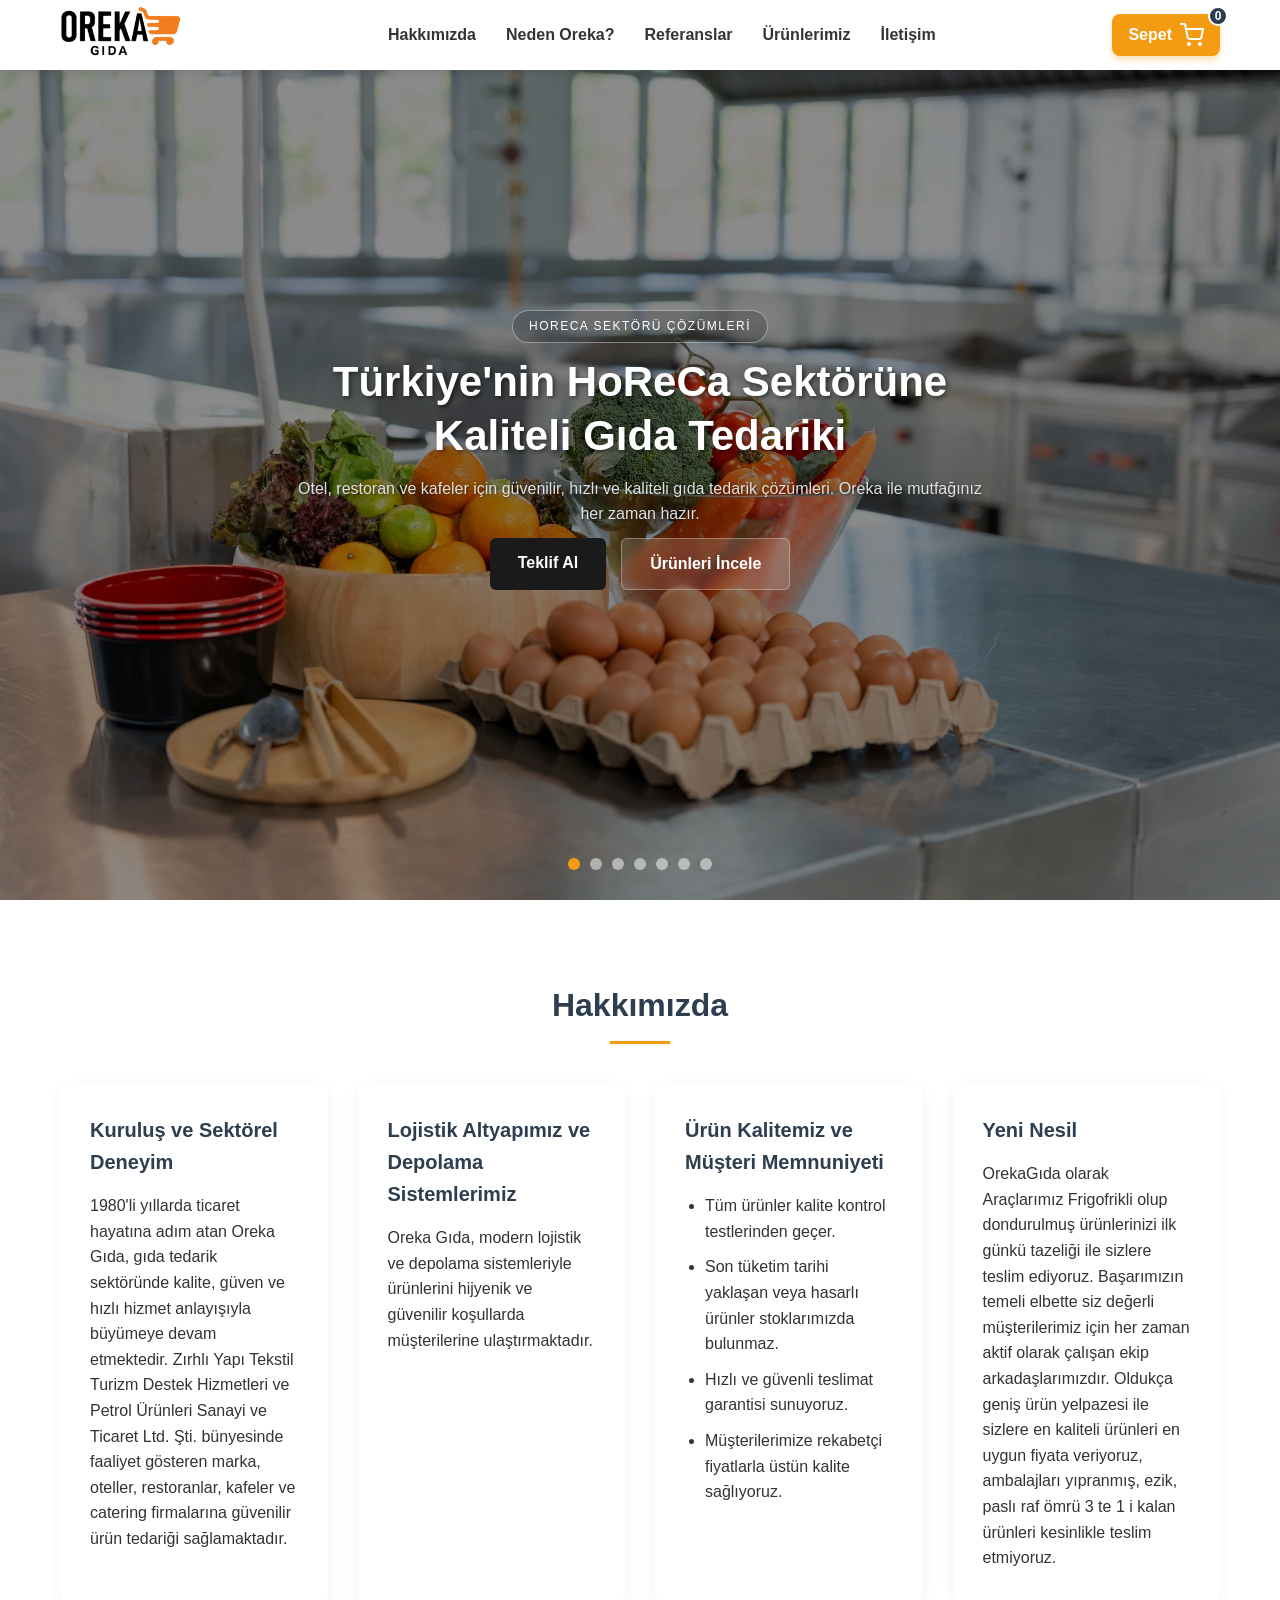
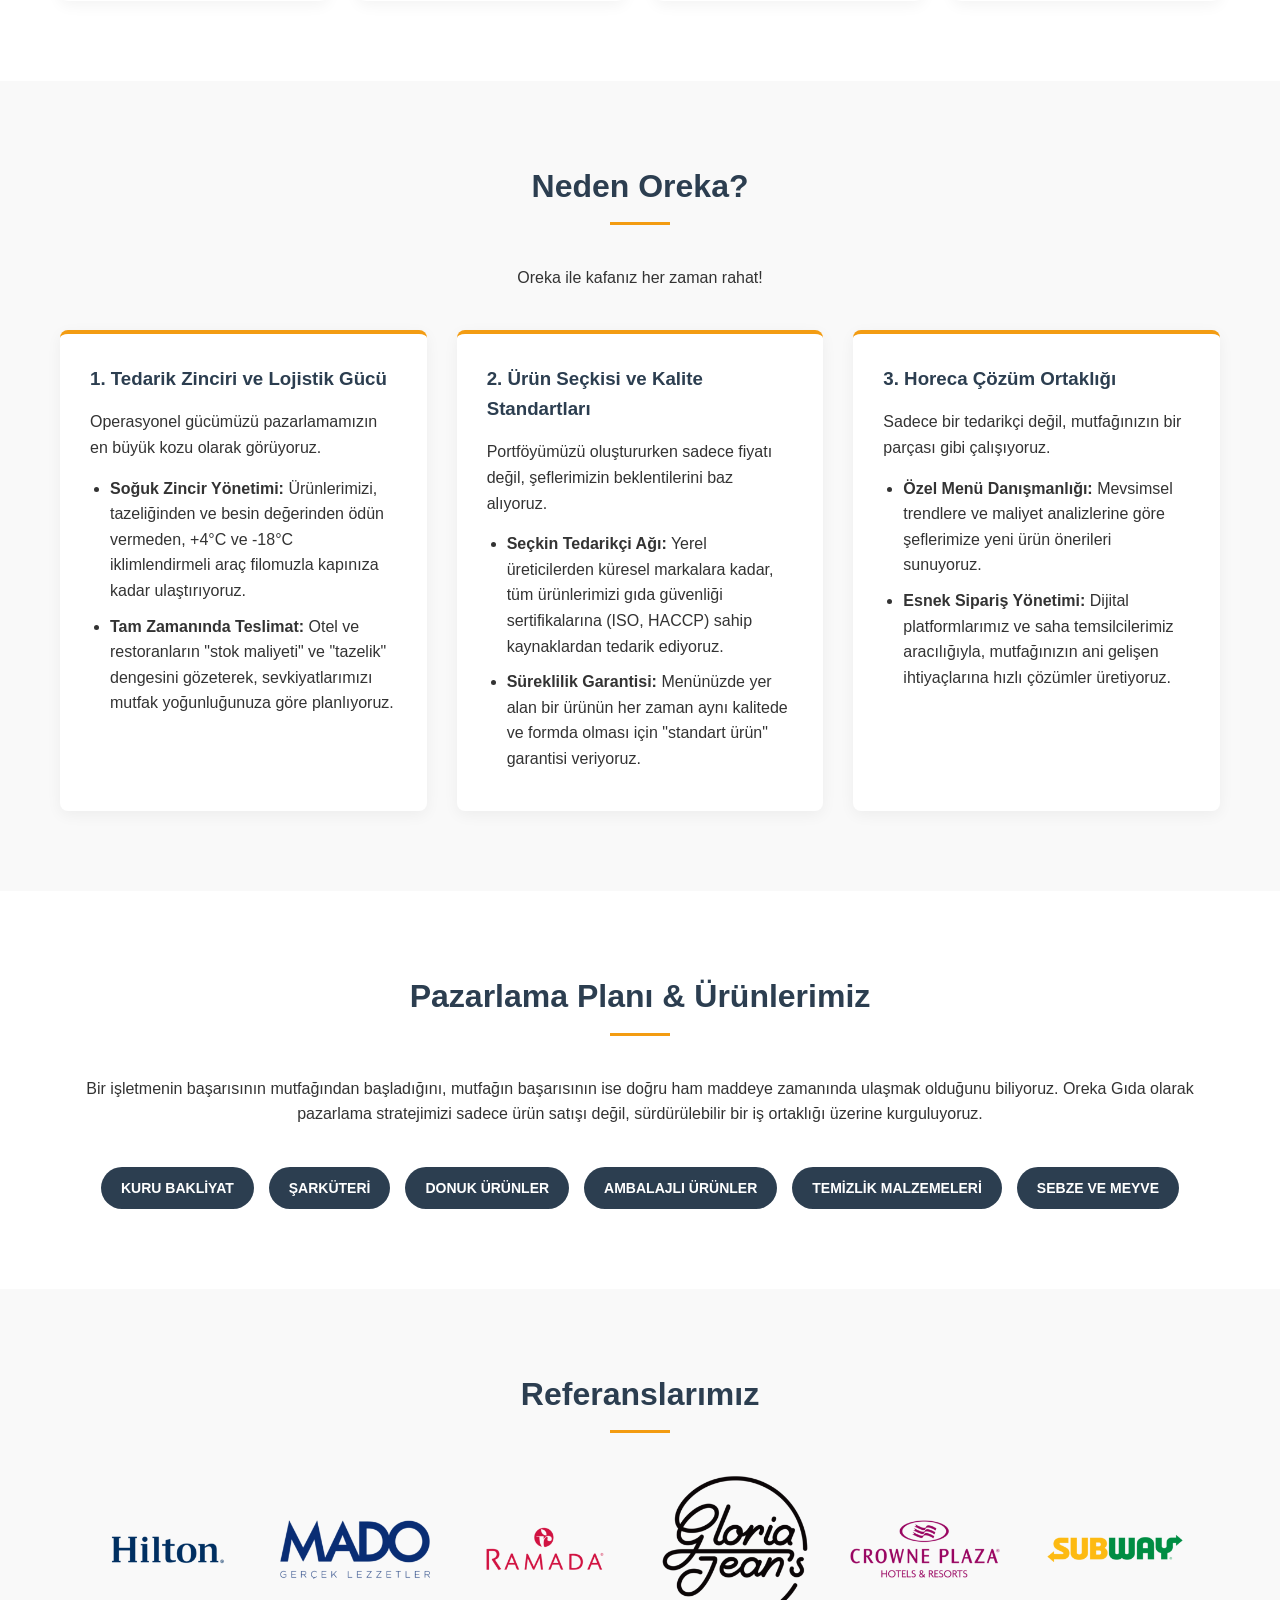
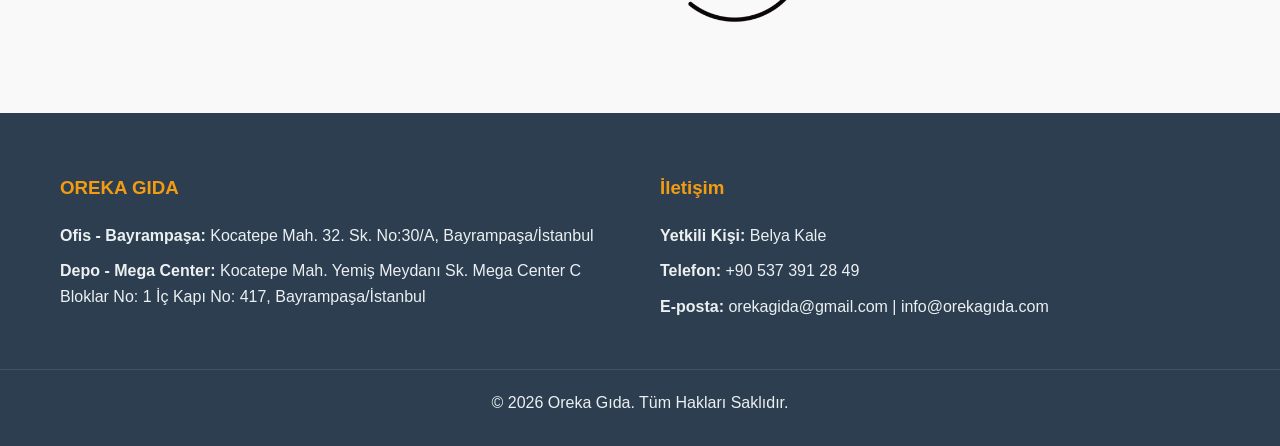
==== commit 3e92a630: "Ana ekranda taşma problemi giderildi." ====
--- a/index.html
+++ b/index.html
@@ -58,8 +58,8 @@
                     <h1>Türkiye'nin HoReCa Sektörüne<br>Kaliteli Gıda Tedariki</h1>
                     <p>Otel, restoran ve kafeler için güvenilir, hızlı ve kaliteli gıda tedarik çözümleri. Oreka ile mutfağınız her zaman hazır.</p>
                     <div class="hero-buttons">
-                        <a href="teklifsepeti.html" class="btn-dark">Teklif Al &rarr;</a>
-                        <a href="urunlerimiz.html" class="btn-outline">Ürünleri İncele &gt;</a>
+                        <a href="teklifsepeti.html" class="btn-dark">Teklif Al</a>
+                        <a href="urunlerimiz.html" class="btn-outline">Ürünleri İncele</a>
                     </div>
                 </div>
             </div>
@@ -72,8 +72,8 @@
                     <h1>OREKA GIDA</h1>
                     <p>En taze ve kaliteli bakliyat ürünleri mutfağınıza geliyor.</p>
                     <div class="hero-buttons">
-                        <a href="teklifsepeti.html" class="btn-dark">Teklif Al &rarr;</a>
-                        <a href="urunlerimiz.html" class="btn-outline">Ürünleri İncele &gt;</a>
+                        <a href="teklifsepeti.html" class="btn-dark">Teklif Al</a>
+                        <a href="urunlerimiz.html" class="btn-outline">Ürünleri İncele</a>
                     </div>
                 </div>
             </div>
@@ -86,8 +86,8 @@
                     <h1>OREKA GIDA</h1>
                     <p>Özenle seçilmiş, yöresel ve dünya lezzetleri.</p>
                     <div class="hero-buttons">
-                        <a href="teklifsepeti.html" class="btn-dark">Teklif Al &rarr;</a>
-                        <a href="urunlerimiz.html" class="btn-outline">Ürünleri İncele &gt;</a>
+                        <a href="teklifsepeti.html" class="btn-dark">Teklif Al</a>
+                        <a href="urunlerimiz.html" class="btn-outline">Ürünleri İncele</a>
                     </div>
                 </div>
             </div>
@@ -100,8 +100,8 @@
                     <h1>OREKA GIDA</h1>
                     <p>-18°C frigo araçlarımızla ilk günkü tazeliğinde teslimat.</p>
                     <div class="hero-buttons">
-                        <a href="teklifsepeti.html" class="btn-dark">Teklif Al &rarr;</a>
-                        <a href="urunlerimiz.html" class="btn-outline">Ürünleri İncele &gt;</a>
+                        <a href="teklifsepeti.html" class="btn-dark">Teklif Al</a>
+                        <a href="urunlerimiz.html" class="btn-outline">Ürünleri İncele</a>
                     </div>
                 </div>
             </div>
@@ -114,8 +114,8 @@
                     <h1>OREKA GIDA</h1>
                     <p>Standart ürün garantisiyle seçkin markalar bir arada.</p>
                     <div class="hero-buttons">
-                        <a href="teklifsepeti.html" class="btn-dark">Teklif Al &rarr;</a>
-                        <a href="urunlerimiz.html" class="btn-outline">Ürünleri İncele &gt;</a>
+                        <a href="teklifsepeti.html" class="btn-dark">Teklif Al</a>
+                        <a href="urunlerimiz.html" class="btn-outline">Ürünleri İncele</a>
                     </div>
                 </div>
             </div>
@@ -128,8 +128,8 @@
                     <h1>OREKA GIDA</h1>
                     <p>İşletmeniz için profesyonel ve güvenilir hijyen çözümleri.</p>
                     <div class="hero-buttons">
-                        <a href="teklifsepeti.html" class="btn-dark">Teklif Al &rarr;</a>
-                        <a href="urunlerimiz.html" class="btn-outline">Ürünleri İncele &gt;</a>
+                        <a href="teklifsepeti.html" class="btn-dark">Teklif Al</a>
+                        <a href="urunlerimiz.html" class="btn-outline">Ürünleri İncele</a>
                     </div>
                 </div>
             </div>
@@ -142,8 +142,8 @@
                     <h1>OREKA GIDA</h1>
                     <p>Tarladan mutfağınıza en doğal haliyle tam zamanında ulaşır.</p>
                     <div class="hero-buttons">
-                        <a href="teklifsepeti.html" class="btn-dark">Teklif Al &rarr;</a>
-                        <a href="urunlerimiz.html" class="btn-outline">Ürünleri İncele &gt;</a>
+                        <a href="teklifsepeti.html" class="btn-dark">Teklif Al</a>
+                        <a href="urunlerimiz.html" class="btn-outline">Ürünleri İncele</a>
                     </div>
                 </div>
             </div>
--- a/style.css
+++ b/style.css
@@ -158,11 +158,11 @@
     transition: 0.3s; 
 }
 
-/* Carousel (Slider) - Fade Geçiş ve Boşluk Düzenlemesi */
+/* Carousel (Slider) - Boşluk ve Fade Geçiş Düzenlemesi */
 .hero { 
     position: relative; 
     height: 100vh; 
-    margin-top: 70px; /* Navbar yüksekliğiyle tam oturması için 70px */
+    margin-top: 0; 
     overflow: hidden; 
 }
 
@@ -180,7 +180,7 @@
     height: 100%; 
     opacity: 0;
     visibility: hidden;
-    transition: opacity 0.8s ease-in-out, visibility 0.8s ease-in-out; /* Yumuşak fade geçişi */
+    transition: opacity 0.8s ease-in-out, visibility 0.8s ease-in-out; 
     z-index: 1; 
 }
 
@@ -219,11 +219,11 @@
     color: #fff; 
     width: 80%; 
     max-width: 800px;
-    height: 280px; /* Sabit yükseklik ile tüm slayt kutuları eşitlenir */
+    height: 280px; 
     display: flex;
     flex-direction: column;
     align-items: center;
-    justify-content: space-between; /* İçerikler dengeli dağılır, butonlar her zaman aynı hizada kalır */
+    justify-content: space-between; 
     z-index: 3;
 }
 
@@ -449,6 +449,12 @@
 
 /* Mobil Uyumluluk ve Tam Ekran Menü */
 @media (max-width: 768px) {
+    /* Mobilde 100dvh kullanarak adres çubuğu boşluklarını ve alttaki beyazlığı engelliyoruz */
+    .hero {
+        height: 100dvh; 
+        min-height: auto;
+    }
+
     .nav-links { 
         position: fixed; 
         top: 0; 
@@ -486,10 +492,23 @@
     }
 
     .slide-content.hero-custom-content {
-        height: 320px; /* Mobilde dikey alanı biraz esnetiyoruz */
+        height: 320px; 
     }
 
     .slide-content h1 { 
-        font-size: 26px; 
+        font-size: 24px; 
+    }
+
+    /* Mobilde butonların alt alta ve tam genişlikte görünmesi */
+    .hero-buttons {
+        flex-direction: column; 
+        width: 100%;
+        gap: 10px;
+    }
+
+    .btn-dark, .btn-outline {
+        width: 100%;
+        text-align: center;
+        padding: 12px 20px;
     }
 }
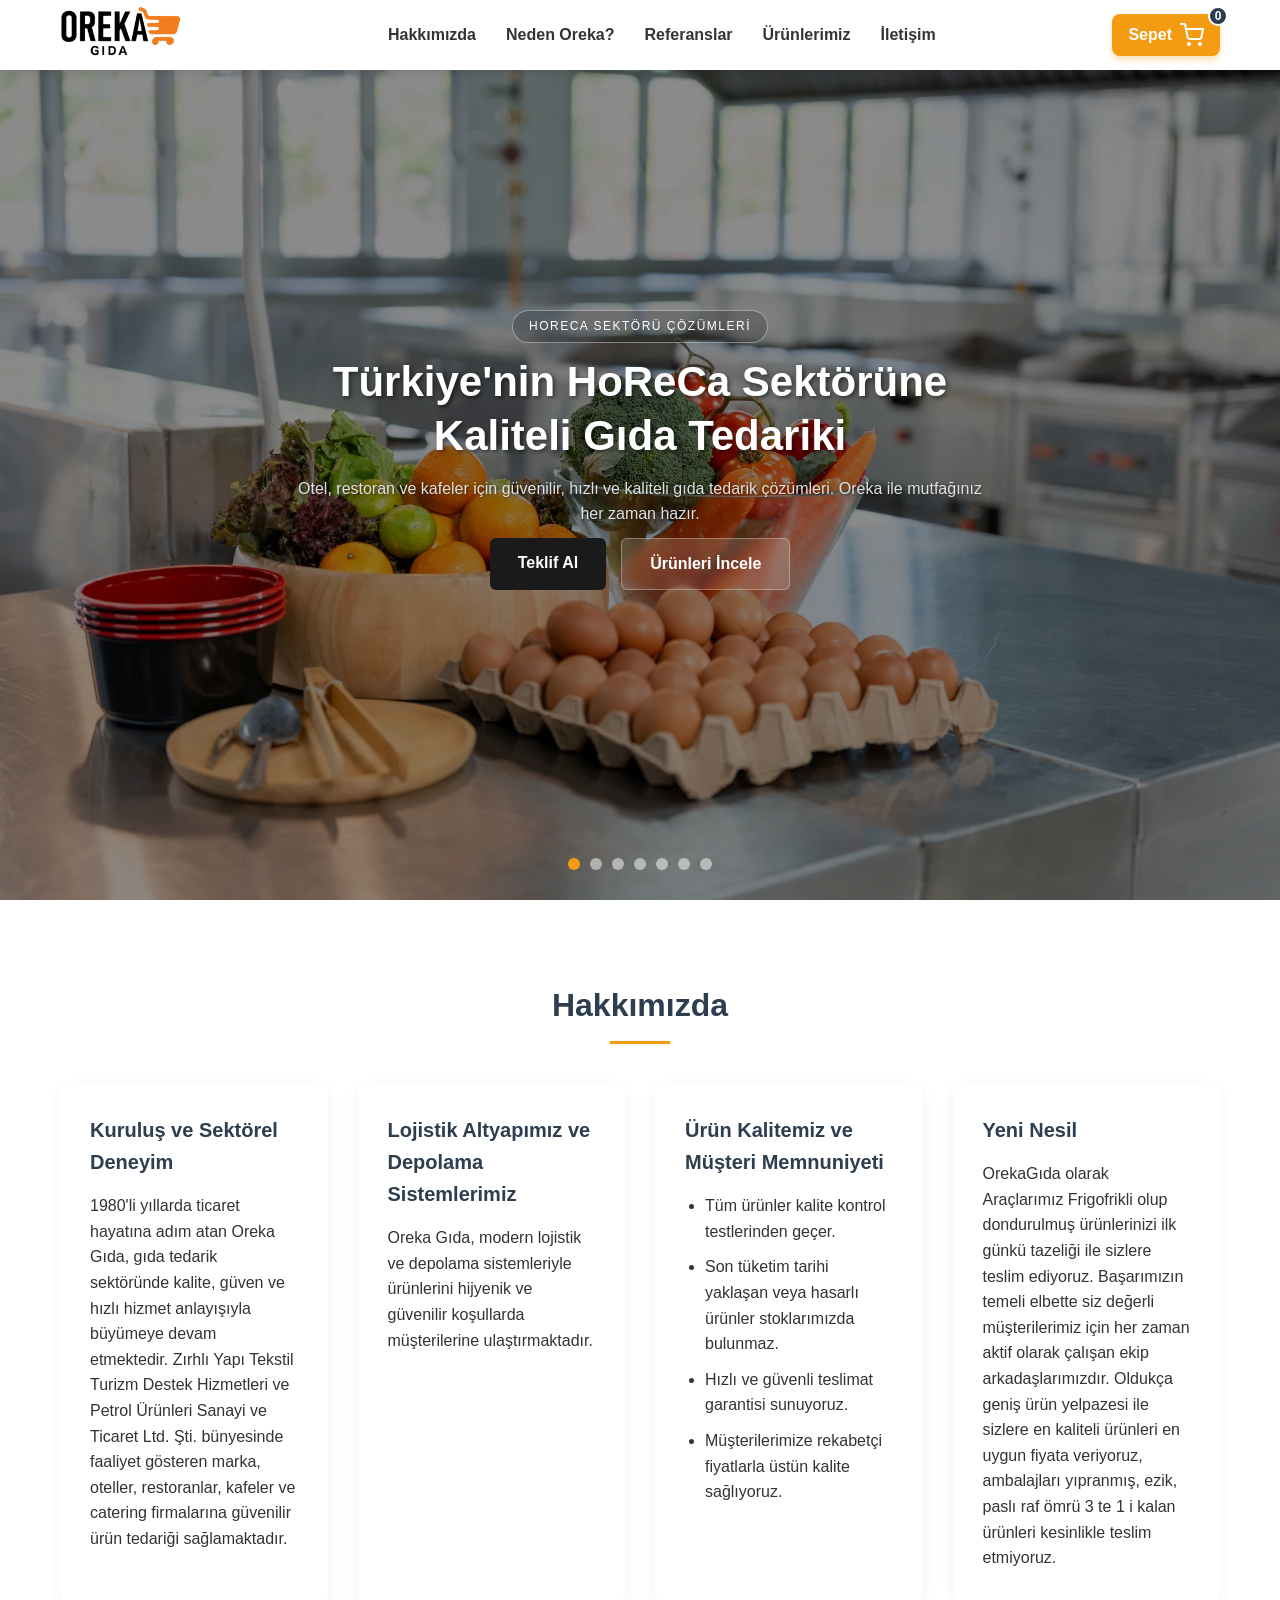
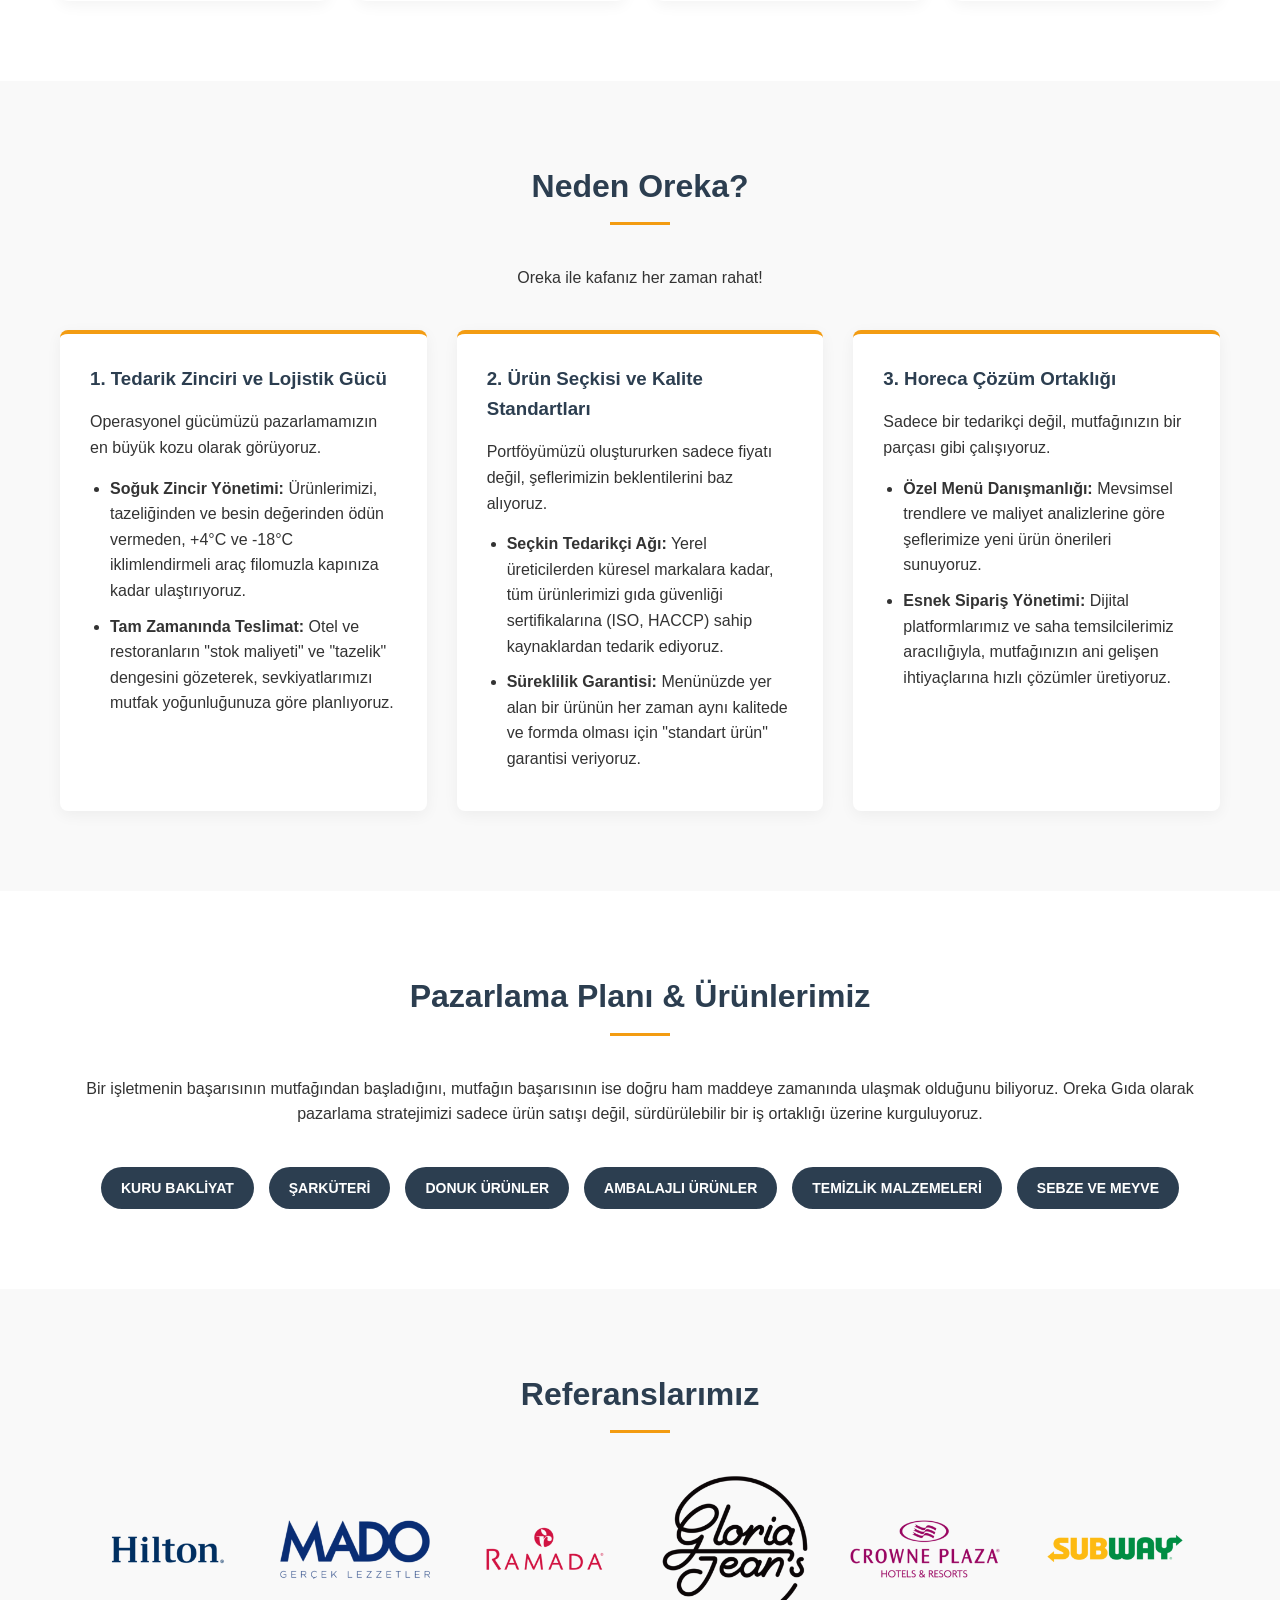
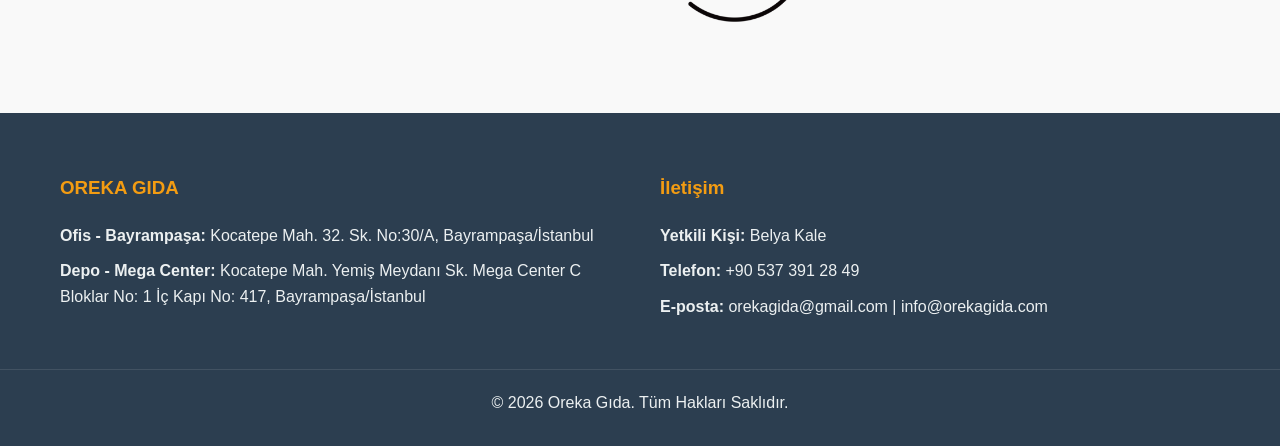
==== commit 514fcf61: "Some files have been modified." ====
--- a/index.html
+++ b/index.html
@@ -38,9 +38,9 @@
                 </a>
 
                 <div class="hamburger">
-                    <div class="bar"></div>
-                    <div class="bar"></div>
-                    <div class="bar"></div>
+                    <span></span>
+                    <span></span>
+                    <span></span>
                 </div>
             </div>
         </div>
@@ -52,7 +52,7 @@
             
             <!-- 1. Slide -->
             <div class="slide active">
-                <div class="slide-bg" style="background-image: url('yeni.webp');"></div>
+                <div class="slide-bg" style="background-image: url('carousel/horeca.webp');"></div>
                 <div class="slide-content hero-custom-content">
                     <span class="hero-badge">HORECA SEKTÖRÜ ÇÖZÜMLERİ</span>
                     <h1>Türkiye'nin HoReCa Sektörüne<br>Kaliteli Gıda Tedariki</h1>
@@ -267,7 +267,7 @@
                 <h3>İletişim</h3>
                 <p><strong>Yetkili Kişi:</strong> Belya Kale</p>
                 <p><strong>Telefon:</strong> +90 537 391 28 49</p>
-                <p><strong>E-posta:</strong> orekagida@gmail.com | info@orekagıda.com</p>
+                <p><strong>E-posta:</strong> orekagida@gmail.com | info@orekagida.com</p>
             </div>
         </div>
         <div class="footer-bottom">
--- a/style.css
+++ b/style.css
@@ -144,18 +144,55 @@
     border: 2px solid #fff;
 }
 
+/* --- Animasyonlu Hamburger Menü (4. Stil) --- */
 .hamburger { 
+    width: 30px;
+    height: 22px;
+    position: relative;
+    cursor: pointer; 
     display: none; 
-    cursor: pointer; 
     z-index: 3000;
 }
 
-.hamburger .bar { 
-    width: 25px; 
-    height: 3px; 
-    background-color: #333; 
-    margin: 5px 0; 
-    transition: 0.3s; 
+.hamburger span {
+    display: block;
+    position: absolute;
+    height: 3px;
+    width: 100%;
+    background: #333; 
+    border-radius: 3px;
+    opacity: 1;
+    left: 0;
+    transform: rotate(0deg);
+    transition: .25s ease-in-out;
+}
+
+.hamburger span:nth-child(1) { 
+    top: 0px; 
+}
+
+.hamburger span:nth-child(2) { 
+    top: 9px; 
+}
+
+.hamburger span:nth-child(3) { 
+    top: 18px; 
+}
+
+/* Tıklandığında Çarpı (X) Dönüşüm Animasyonu */
+.hamburger.active span:nth-child(1) { 
+    top: 9px; 
+    transform: rotate(135deg); 
+}
+
+.hamburger.active span:nth-child(2) { 
+    opacity: 0; 
+    transform: translateX(-20px); 
+}
+
+.hamburger.active span:nth-child(3) { 
+    top: 9px; 
+    transform: rotate(-135deg); 
 }
 
 /* Carousel (Slider) - Boşluk ve Fade Geçiş Düzenlemesi */
@@ -449,7 +486,6 @@
 
 /* Mobil Uyumluluk ve Tam Ekran Menü */
 @media (max-width: 768px) {
-    /* Mobilde 100dvh kullanarak adres çubuğu boşluklarını ve alttaki beyazlığı engelliyoruz */
     .hero {
         height: 100dvh; 
         min-height: auto;
@@ -499,7 +535,6 @@
         font-size: 24px; 
     }
 
-    /* Mobilde butonların alt alta ve tam genişlikte görünmesi */
     .hero-buttons {
         flex-direction: column; 
         width: 100%;
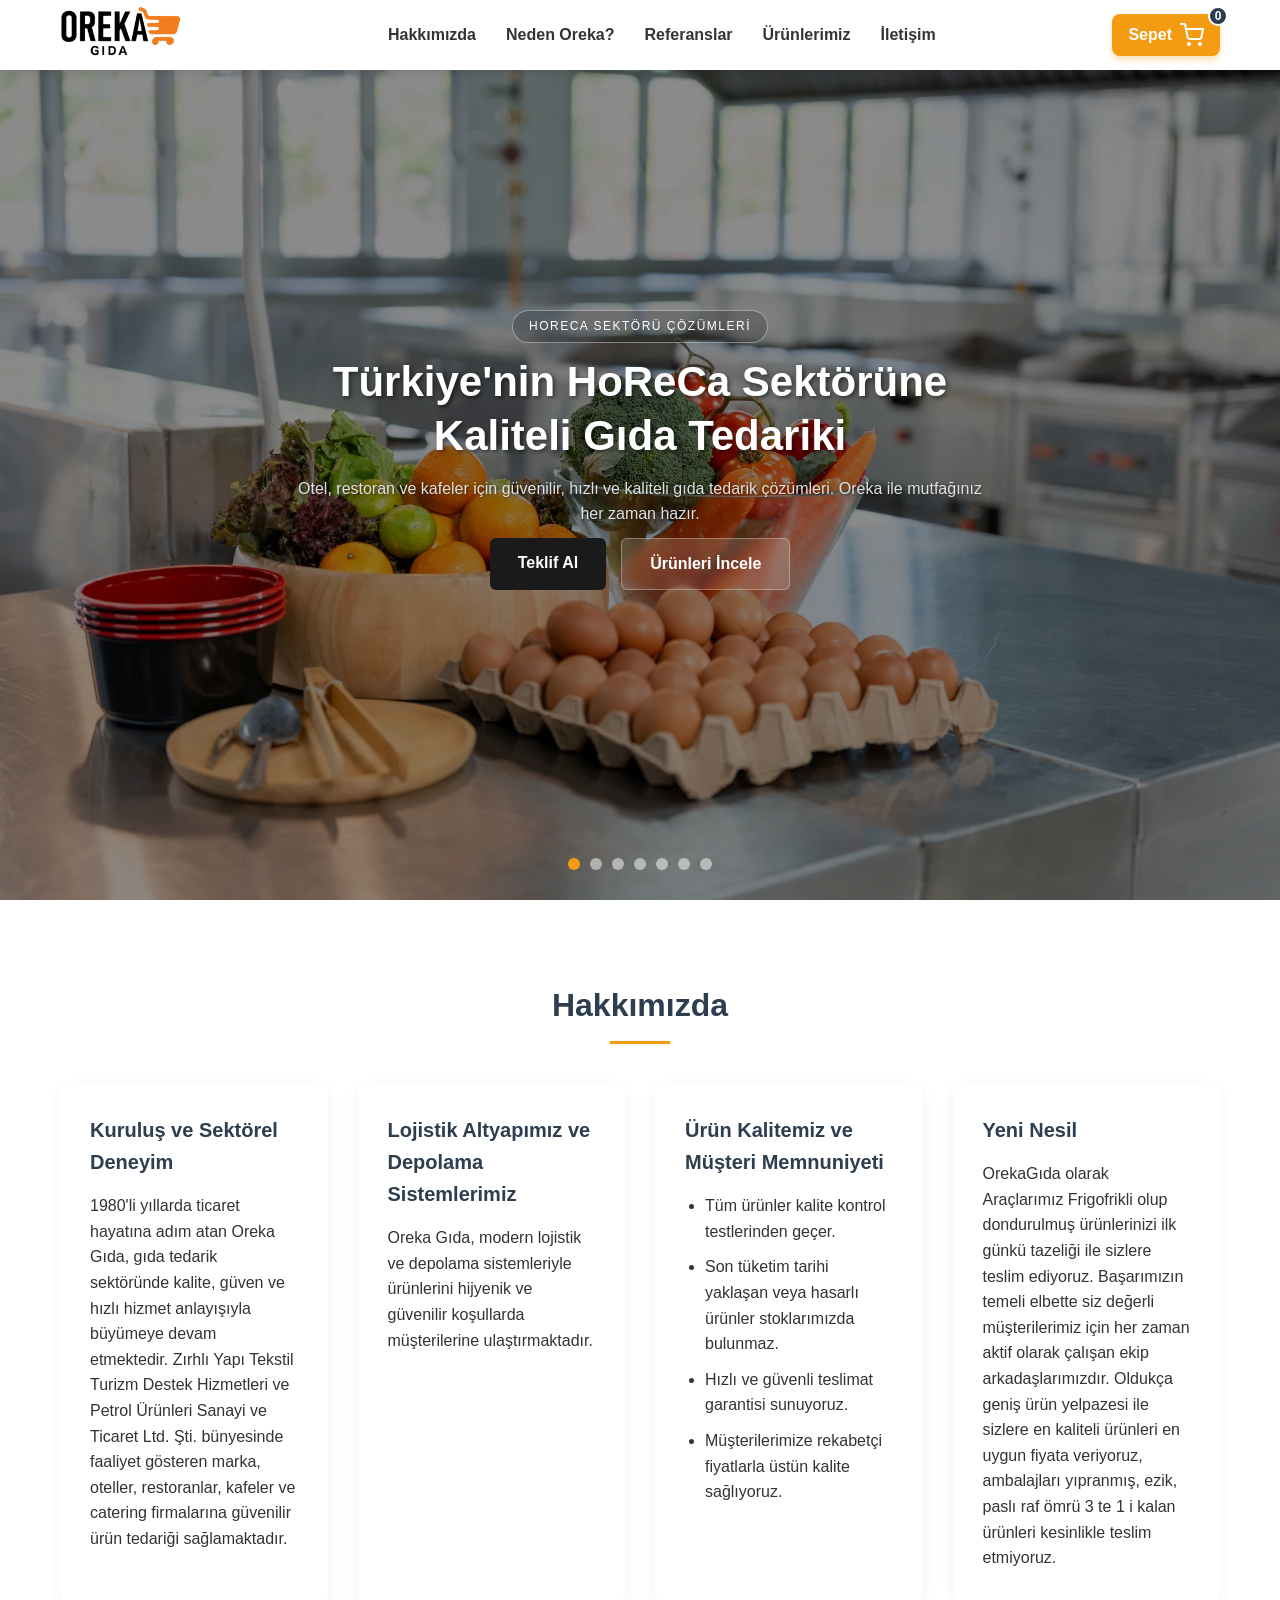
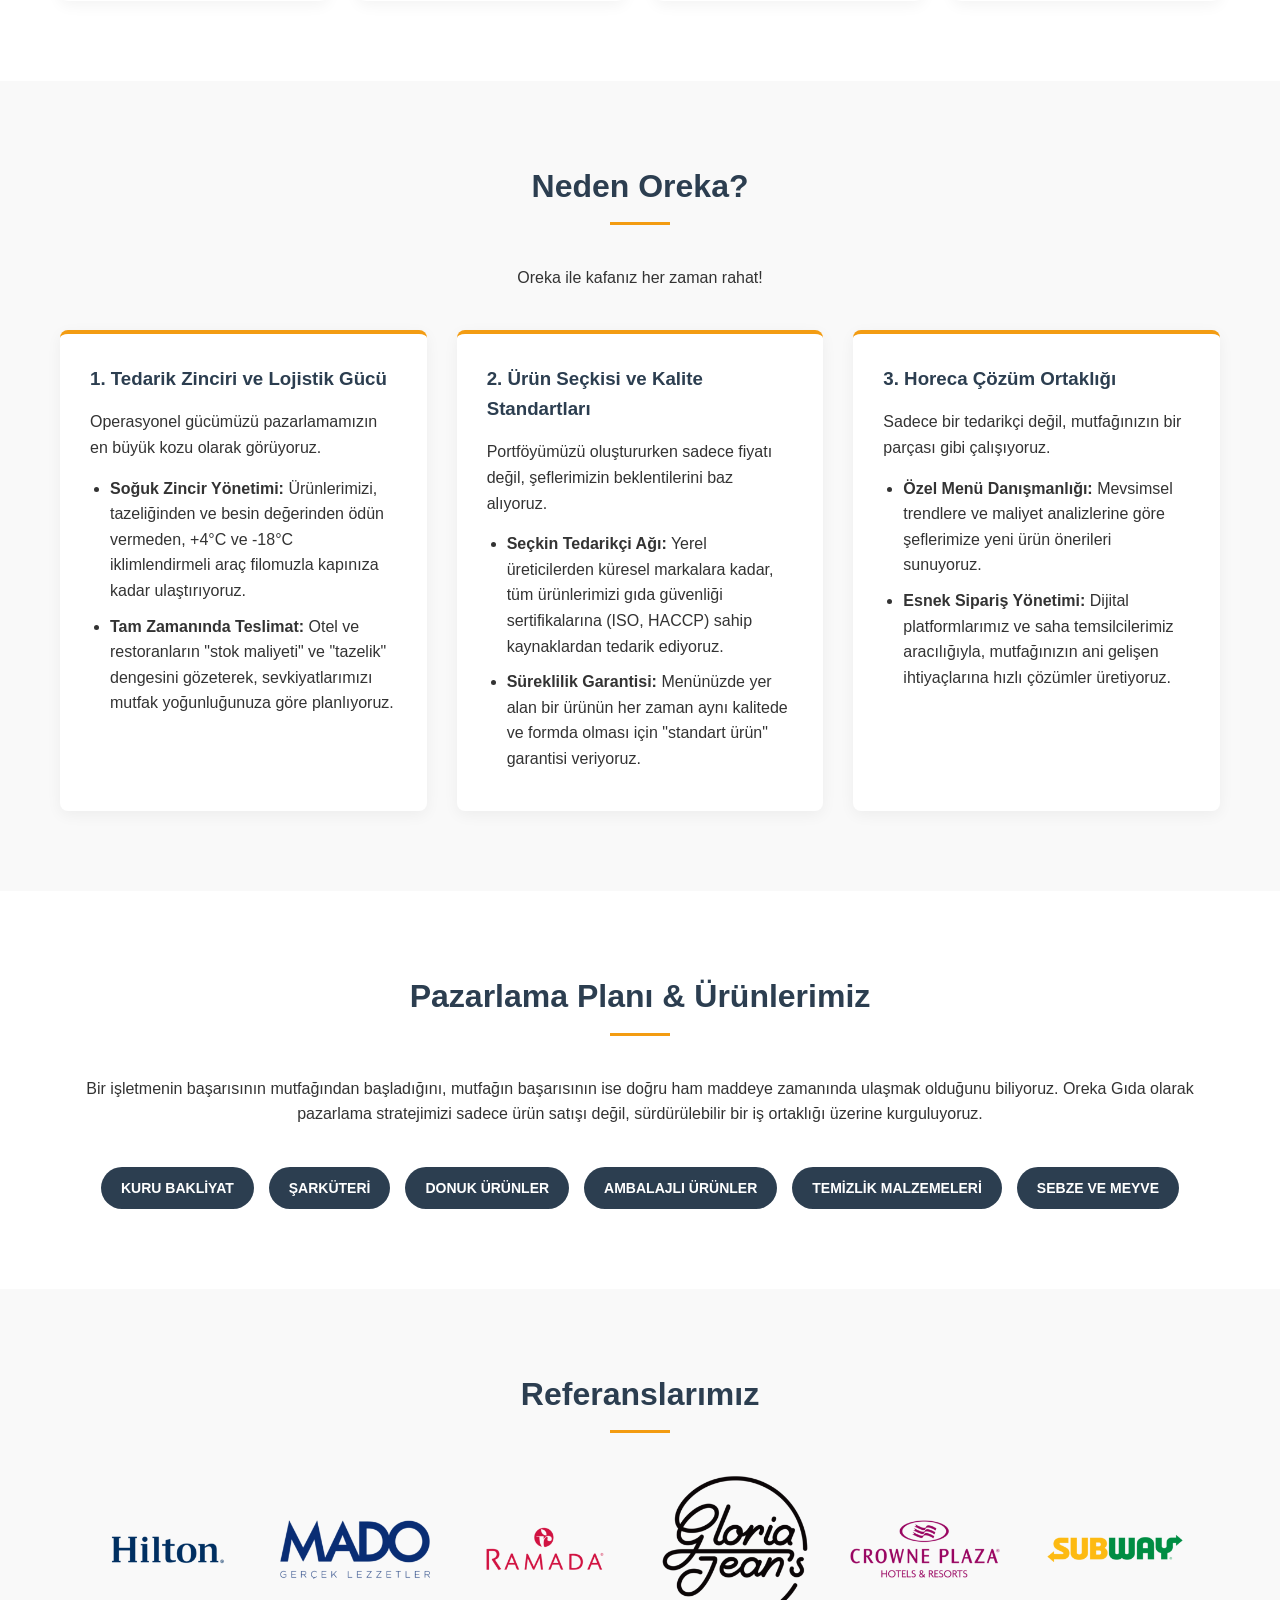
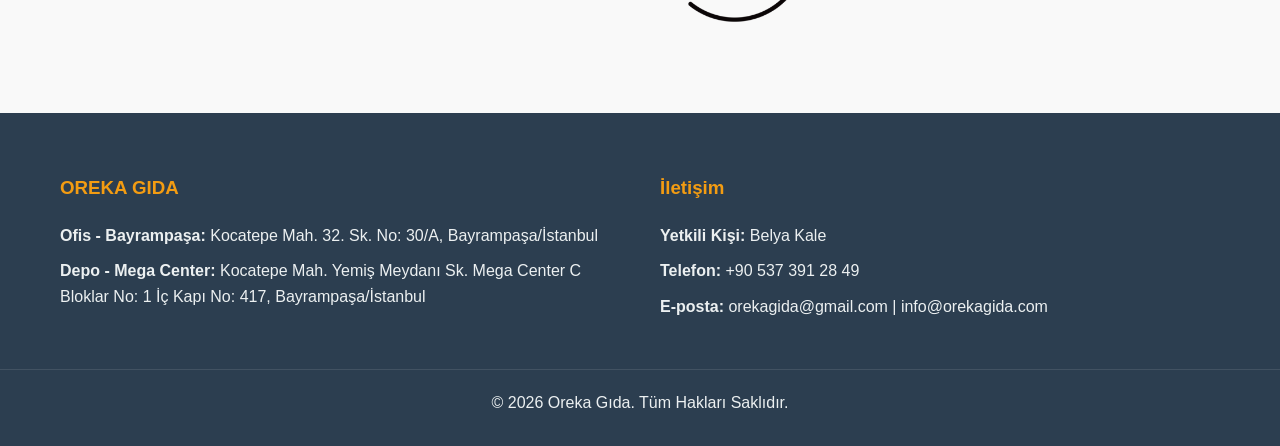
==== commit 1783e2f3: "SEO optimization and content updates for the website." ====
--- a/index.html
+++ b/index.html
@@ -3,7 +3,50 @@
 <head>
     <meta charset="UTF-8">
     <meta name="viewport" content="width=device-width, initial-scale=1.0">
-    <title>Oreka Gıda</title>
+    
+    <!-- SEO Meta Etiketleri -->
+    <title>Oreka Gıda | HoReCa ve Gıda Tedarik Çözümleri</title>
+    <meta name="description" content="Otel, restoran ve kafeler için güvenilir, taze ve kaliteli gıda tedarik çözümleri. Kuru bakliyat, şarküteri, donuk ürünler ve daha fazlası için Oreka Gıda.">
+    <meta name="keywords" content="Oreka Gıda, HoReCa gıda tedariği, otel restoran gıda tedarikçisi, kuru bakliyat, şarküteri, donuk ürünler, Bayrampaşa gıda">
+    <link rel="canonical" href="https://www.orekagida.com/">
+
+    <!-- Sosyal Medya (Open Graph) Etiketleri -->
+    <meta property="og:title" content="Oreka Gıda | HoReCa ve Gıda Tedarik Çözümleri">
+    <meta property="og:description" content="Otel, restoran ve kafeler için güvenilir, taze ve kaliteli gıda tedarik çözümleri.">
+    <meta property="og:type" content="website">
+    <meta property="og:url" content="https://www.orekagida.com/">
+    <meta property="og:image" content="https://www.orekagida.com/orekalogo.png">
+
+    <!-- Yapısal Veri (Schema.org / JSON-LD) -->
+    <script type="application/ld+json">
+    {
+      "@context": "https://schema.org",
+      "@type": "Organization",
+      "name": "Oreka Gıda",
+      "legalName": "Oreka Gıda San. Tic. Ltd. Şti.",
+      "url": "https://www.orekagida.com",
+      "logo": "https://www.orekagida.com/orekalogo.png",
+      "address": {
+        "@type": "PostalAddress",
+        "streetAddress": "Kocatepe Mah. 32. Sk. No:30/A",
+        "addressLocality": "Bayrampaşa",
+        "addressRegion": "İstanbul",
+        "addressCountry": "TR"
+      },
+      "contactPoint": {
+        "@type": "ContactPoint",
+        "telephone": "+90-537-391-28-49",
+        "contactType": "customer service",
+        "email": "info@orekagida.com",
+        "areaServed": "TR",
+        "availableLanguage": "Turkish"
+      },
+      "sameAs": [
+        "https://www.orekagida.com"
+      ]
+    }
+    </script>
+
     <!-- Favicon -->
     <link rel="icon" href="orekalogo.png" type="image/png">
     <link rel="stylesheet" href="style.css">
@@ -260,7 +303,7 @@
         <div class="container footer-content">
             <div class="footer-info">
                 <h3>OREKA GIDA</h3>
-                <p><strong>Ofis - Bayrampaşa:</strong> Kocatepe Mah. 32. Sk. No:30/A, Bayrampaşa/İstanbul</p>
+                <p><strong>Ofis - Bayrampaşa:</strong> Kocatepe Mah. 32. Sk. No: 30/A, Bayrampaşa/İstanbul</p>
                 <p><strong>Depo - Mega Center:</strong> Kocatepe Mah. Yemiş Meydanı Sk. Mega Center C Bloklar No: 1 İç Kapı No: 417, Bayrampaşa/İstanbul</p>
             </div>
             <div class="footer-contact">
